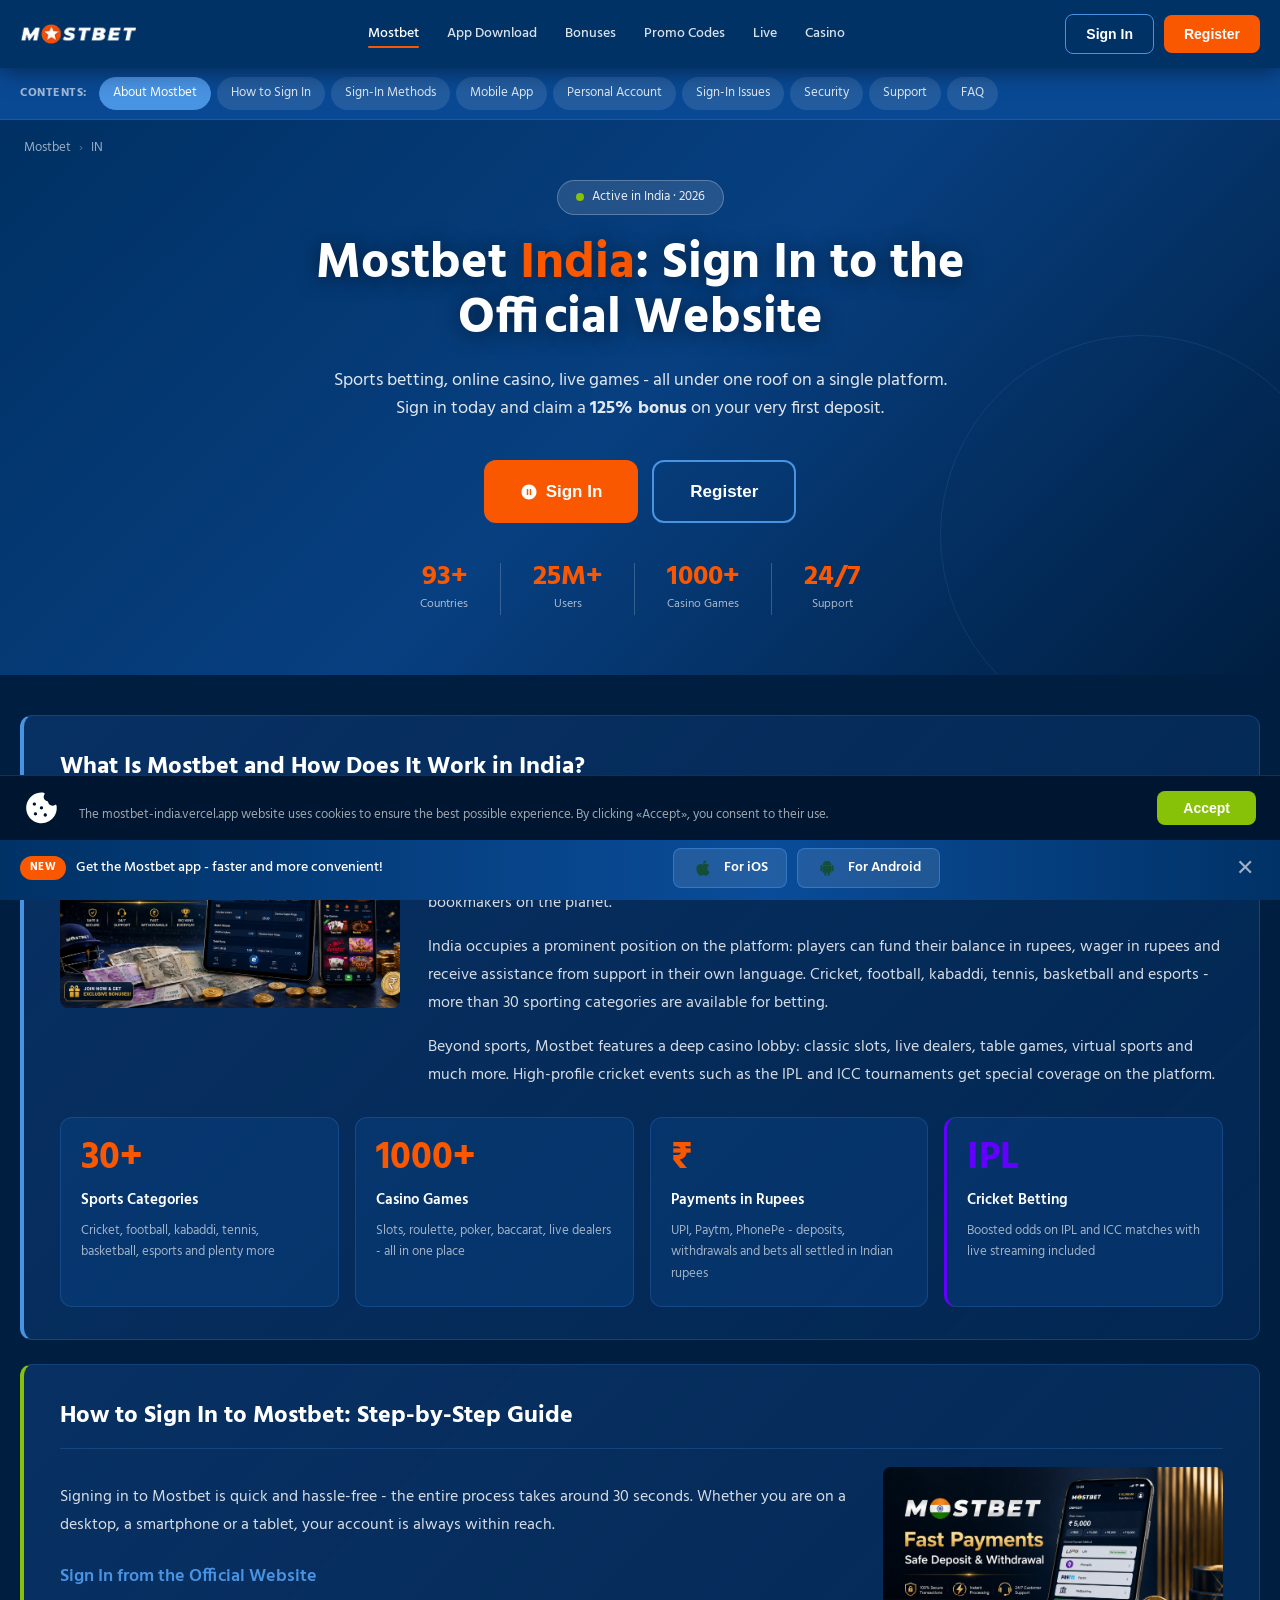
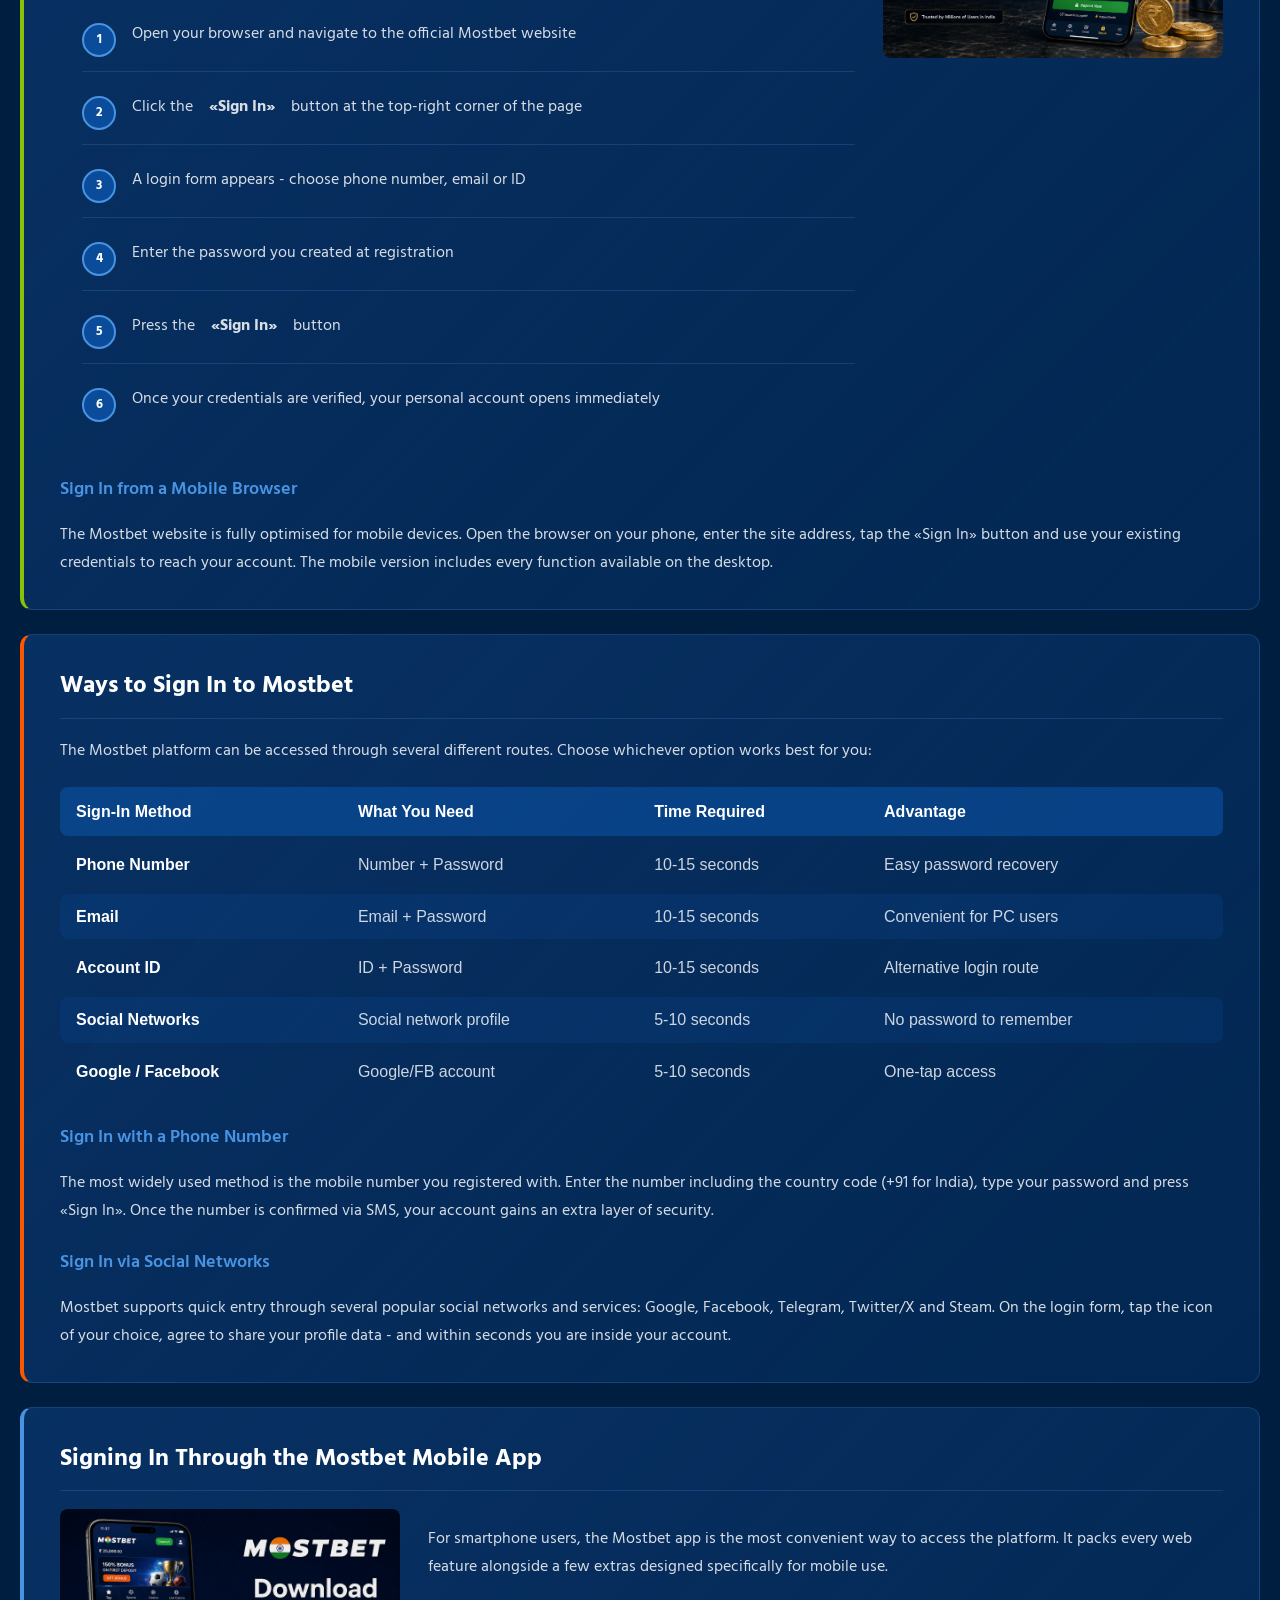
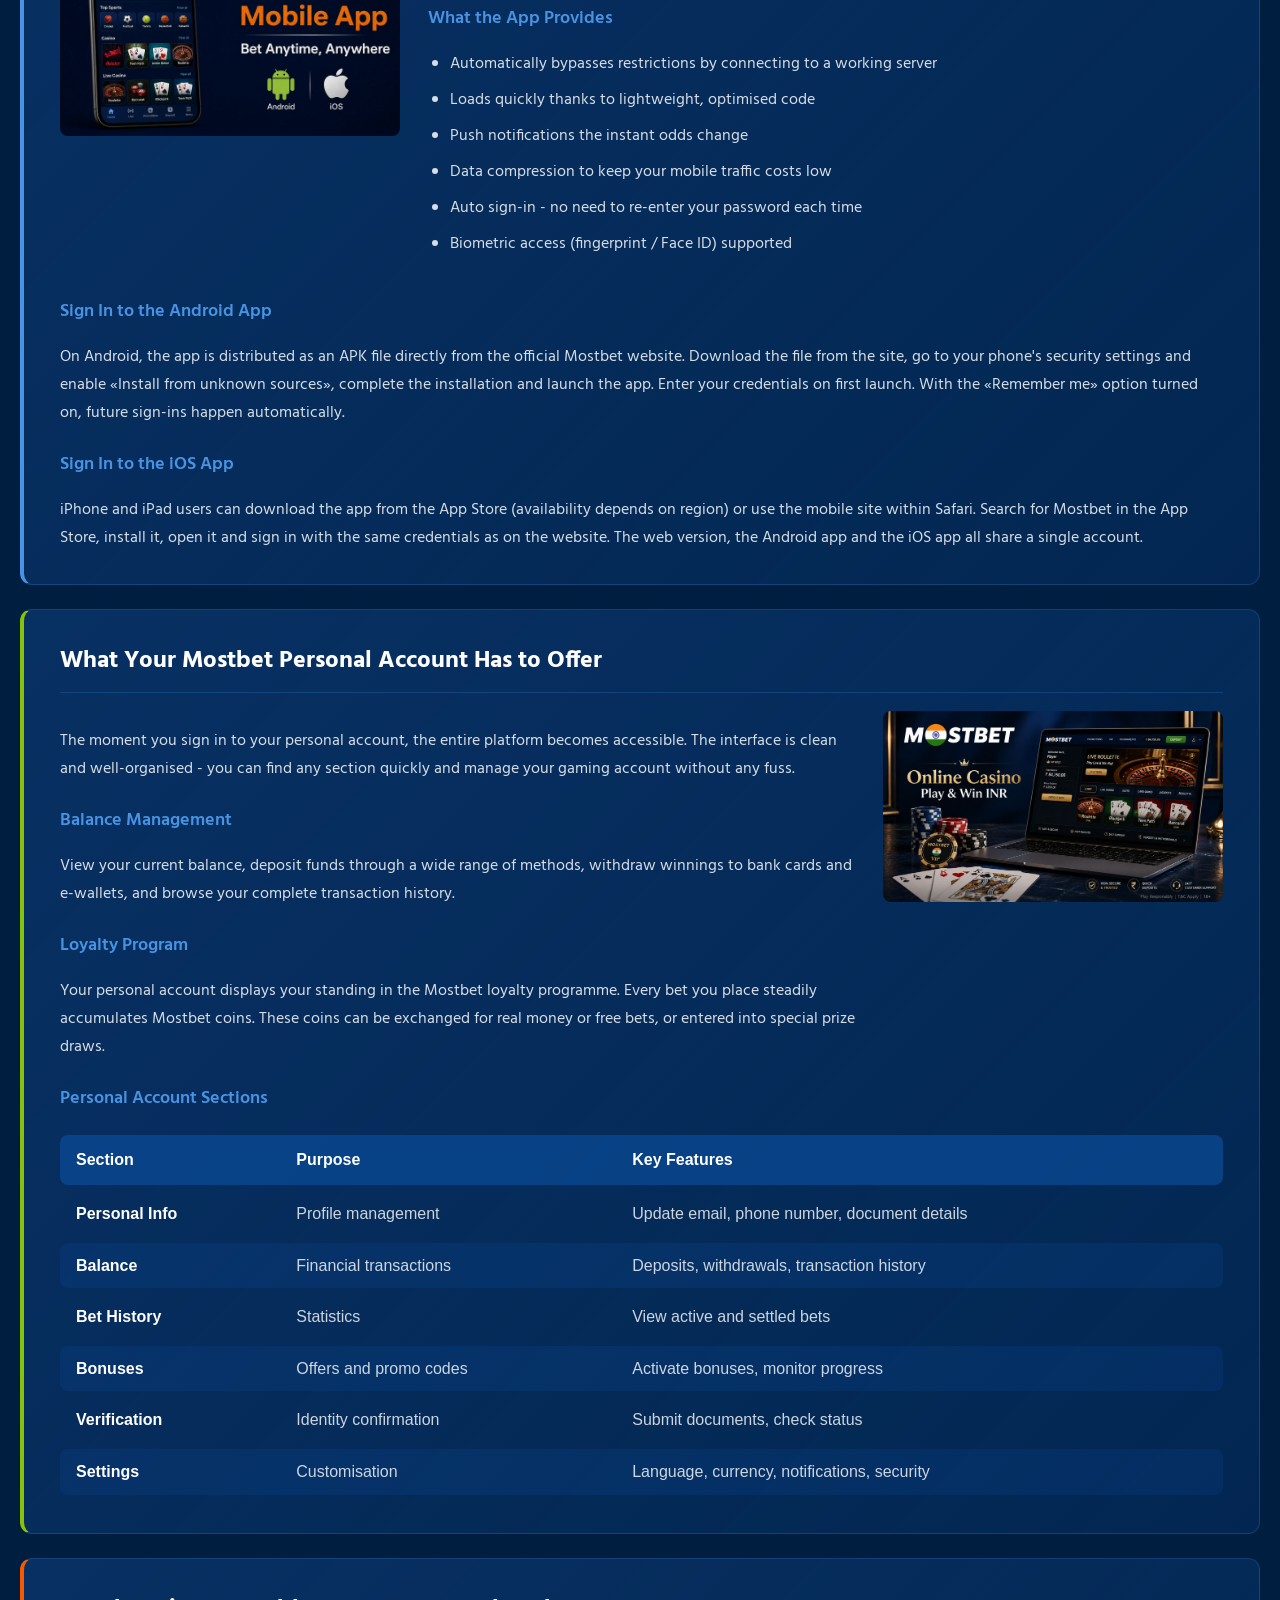
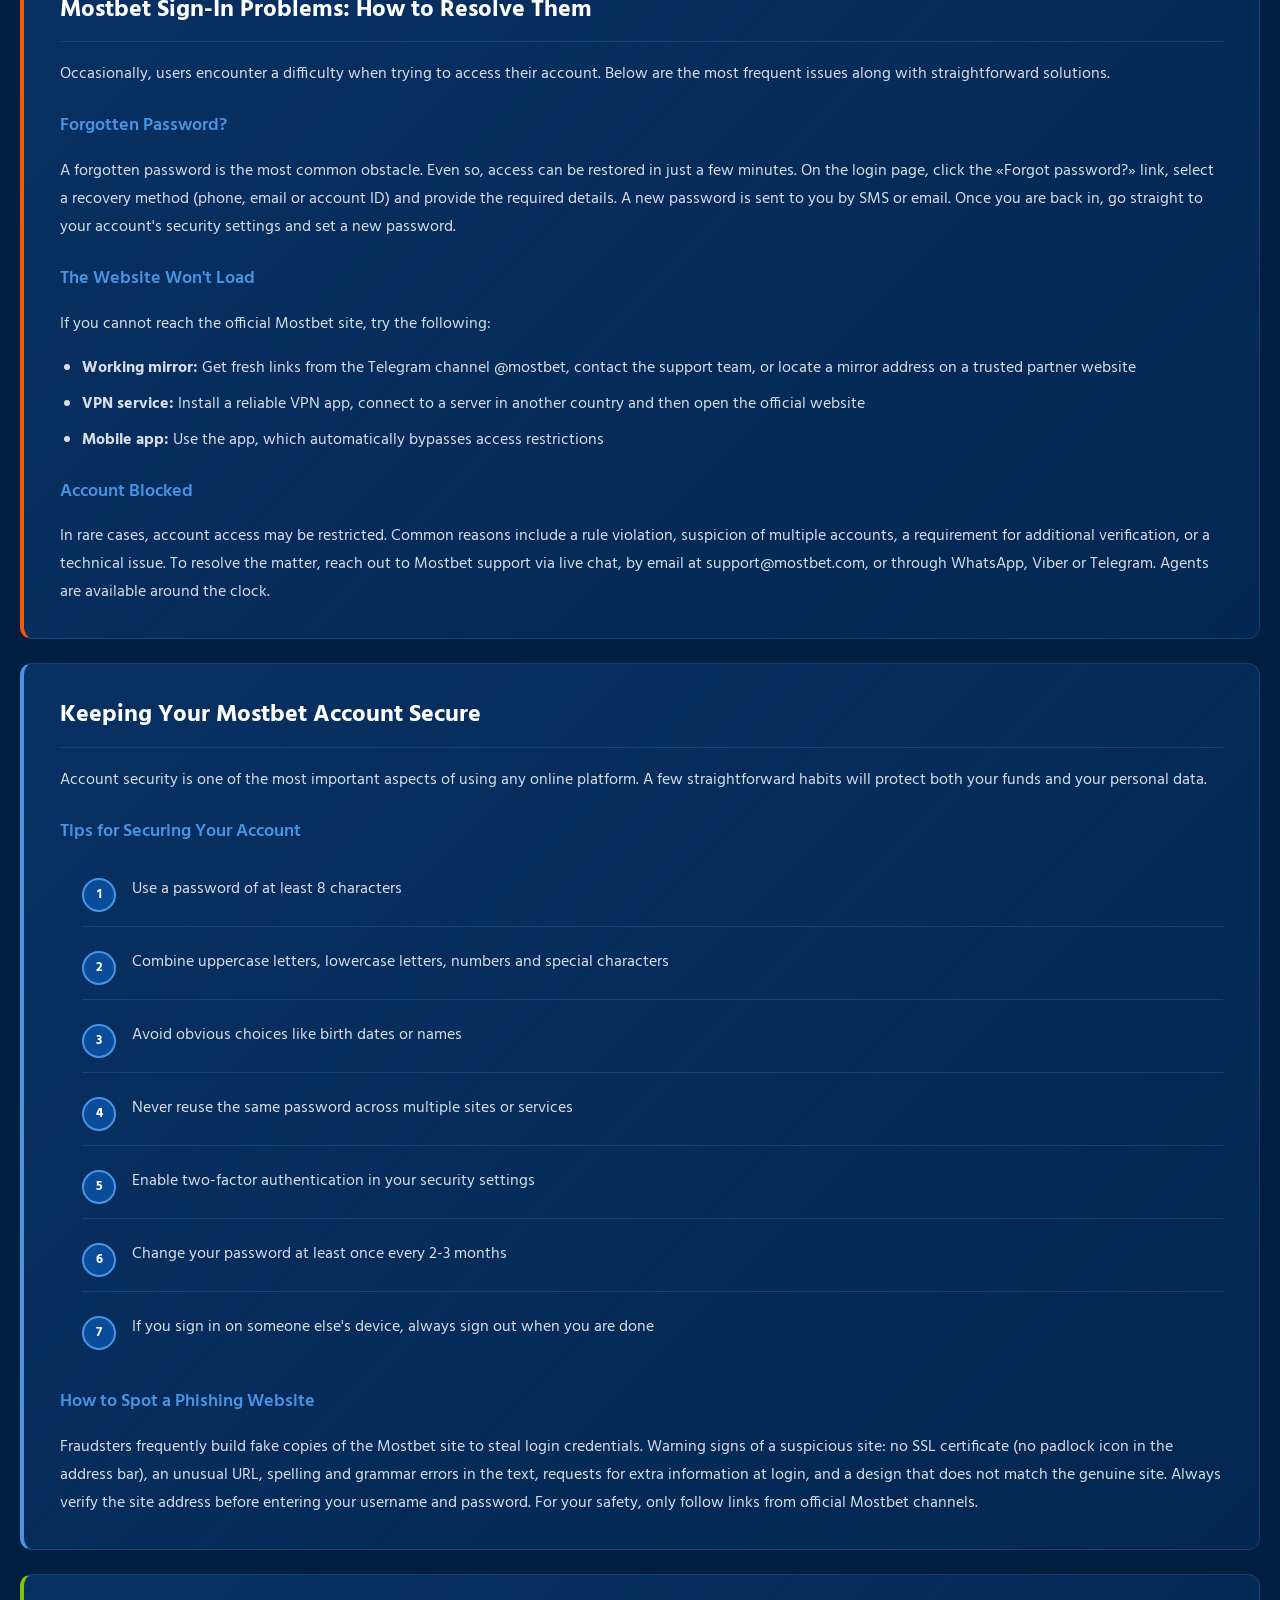
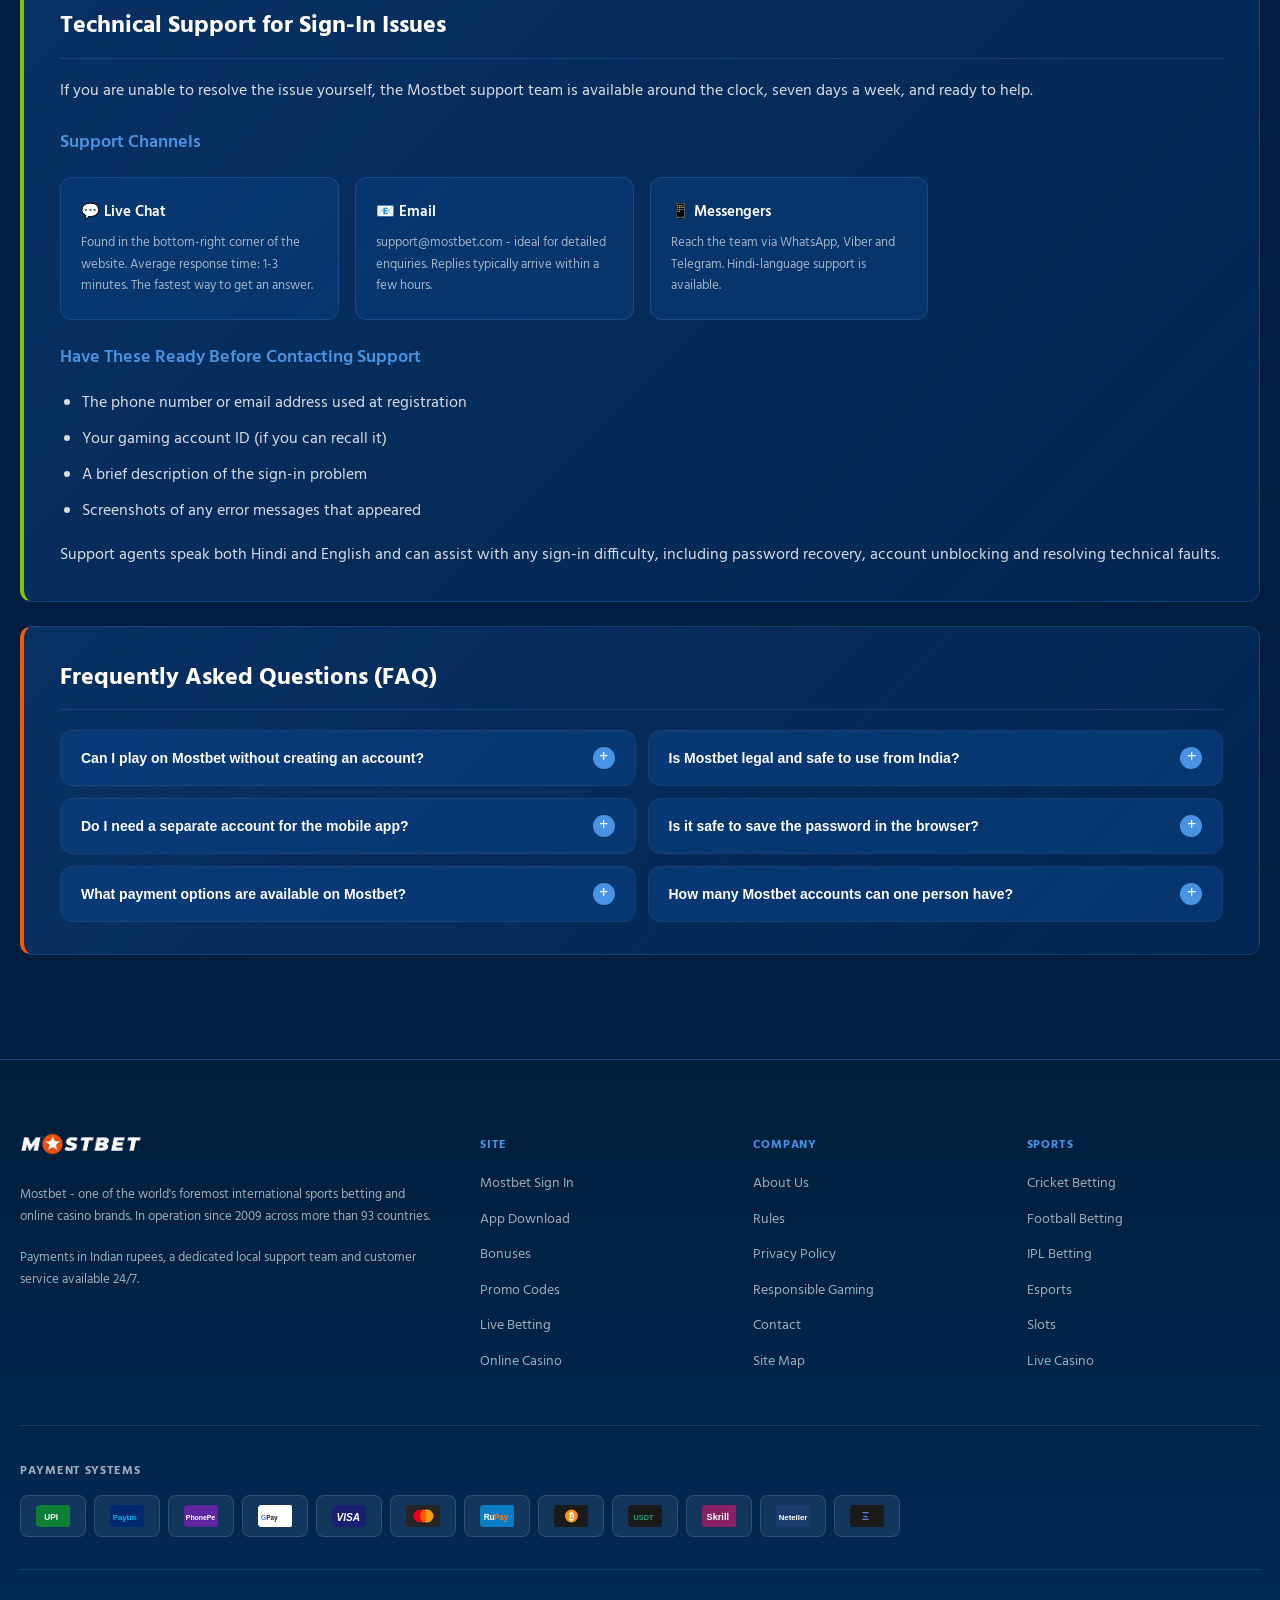
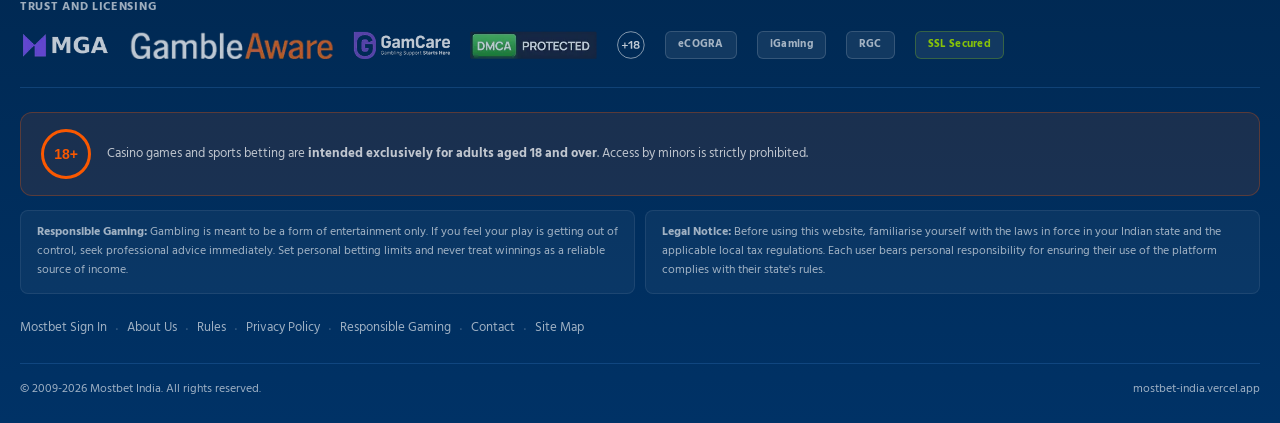
==== index.html @ 23d28059 "Add files via upload" ====
<!DOCTYPE html>
<html lang="en" class="">
<head>
  <meta http-equiv="Content-Type" content="text/html; charset=UTF-8">
  <meta http-equiv="x-ua-compatible" content="ie=edge">
  <meta name="HandheldFriendly" content="true">
  <meta name="viewport" content="width=device-width, initial-scale=1">
  <title>Mostbet India: Sign In to the Official Website 2025-2026</title>
  <meta name="title" content="Mostbet India: Sign In to the Official Website 2025-2026">
  <meta name="description" content="Mostbet India ✅ sign in via the official website, mobile app, bonuses and casino. Follow an easy step-by-step guide to access your Mostbet account 🎰">
  <meta name="keywords" content="Mostbet log in, Mostbet India, Mostbet in, Mostbet account, Mostbet registration">
  <meta name="robots" content="index, follow, max-image-preview:large, max-snippet:-1, max-video-preview:-1">
  <meta property="og:title" content="Mostbet India: Sign In to the Official Website 2025-2026">
  <meta property="og:description" content="Mostbet India ✅ sign in via the official website, mobile app, bonuses and casino. Access your Mostbet account within moments.">
  <meta property="og:type" content="website">
  <meta property="og:url" content="https://mostbet-india.vercel.app/">
  <meta property="og:image" content="images/Mostbet_logo.webp">
  <meta property="og:locale" content="en_IN">
  <meta property="twitter:card" content="summary_large_image">
  <meta property="twitter:title" content="Mostbet India: Sign In to the Official Website 2025-2026">
  <meta property="twitter:description" content="Mostbet India ✅ sign in via the official website, mobile app, bonuses and casino.">
  <link rel="canonical" href="https://mostbet-india.vercel.app/">
  <link rel="icon" type="image/png" href="https://mostbet-india.vercel.app/images/mostbet_favicon.webp" sizes="96x96">
  <link rel="apple-touch-icon" sizes="180x180" href="https://mostbet-india.vercel.app/images/mostbet_favicon.webp">
  <link rel="preconnect" href="https://fonts.googleapis.com/">
  <link rel="preconnect" href="https://fonts.gstatic.com/" crossorigin="">
  <link href="https://fonts.googleapis.com/css2?family=Hind:wght@400;500;600;700&display=swap" rel="stylesheet">
  <link href="images/css2" rel="stylesheet">
  <link rel="stylesheet" href="images/style.css">
  <style>
    body, h1, h2, h3, h4, h5, h6, p, a, li, td, th, button, input, span, div {
      font-family: 'Hind', 'Inter', system-ui, -apple-system, 'Segoe UI', Roboto, sans-serif;
    }
  </style>

  <script type="application/ld+json">
  {
    "@context": "https://schema.org",
    "@type": "Organization",
    "name": "Mostbet India",
    "url": "https://mostbet-india.vercel.app/",
    "logo": "https://mostbet-india.vercel.app/images/Mostbet_logo.webp",
    "description": "Mostbet - a worldwide sports betting and online casino brand with an established presence in India.",
    "address": {
      "@type": "PostalAddress",
      "streetAddress": "Bandra Kurla Complex",
      "addressLocality": "Mumbai",
      "postalCode": "400051",
      "addressCountry": "IN"
    },
    "contactPoint": {
      "@type": "ContactPoint",
      "contactType": "customer service",
      "availableLanguage": ["hi", "en", "bn", "ta", "te"],
      "contactOption": "TollFree"
    },
    "sameAs": []
  }
  </script>

  <script type="application/ld+json">
  {
    "@context": "https://schema.org",
    "@type": "BreadcrumbList",
    "itemListElement": [
      {
        "@type": "ListItem",
        "position": 1,
        "name": "Mostbet",
        "item": "https://mostbet-india.vercel.app/"
      },
      {
        "@type": "ListItem",
        "position": 2,
        "name": "Mostbet Sign In",
        "item": "https://mostbet-india.vercel.app/"
      }
    ]
  }
  </script>

  <script type="application/ld+json">
  {
    "@context": "https://schema.org",
    "@type": "FAQPage",
    "mainEntity": [
      {
        "@type": "Question",
        "name": "Can I play on Mostbet without creating an account?",
        "acceptedAnswer": {
          "@type": "Answer",
          "text": "No. To place bets, launch casino games or handle your funds, you need a personal profile that you sign into. Creating that profile is free and takes just a couple of minutes."
        }
      },
      {
        "@type": "Question",
        "name": "Is Mostbet legal and safe to use from India?",
        "acceptedAnswer": {
          "@type": "Answer",
          "text": "Mostbet holds a valid international gaming licence. Before signing in, please check the regulations that apply within your specific Indian state."
        }
      },
      {
        "@type": "Question",
        "name": "Do I need a separate account for the mobile app?",
        "acceptedAnswer": {
          "@type": "Answer",
          "text": "No. The same credentials you use on the website work in the app as well. Platform rules permit only one account per person across all devices."
        }
      },
      {
        "@type": "Question",
        "name": "What should I do if I am unable to sign in to Mostbet?",
        "acceptedAnswer": {
          "@type": "Answer",
          "text": "Start by checking your internet connection. If the website fails to load, enable a VPN or use a working mirror link. Forgotten your password? Hit the \"Forgot password\" option on the login screen."
        }
      },
      {
        "@type": "Question",
        "name": "What payment options are available on Mostbet?",
        "acceptedAnswer": {
          "@type": "Answer",
          "text": "Mostbet India supports UPI, Paytm, PhonePe, Google Pay, Visa, Mastercard, RuPay, bank transfers and crypto (Bitcoin, USDT, Ethereum) - virtually every popular payment channel in use today."
        }
      }
    ]
  }
  </script>
</head>
<body>

<nav class="topbar" aria-label="Main navigation">
  <div class="header-inner">

    <a class="logo" href="https://mostbet-india.vercel.app/" aria-label="Mostbet India home page">
      <img src="images/Mostbet_logo.webp" alt="Mostbet Logo" title="Mostbet India">
    </a>

    <ul class="nav-links" aria-label="Site navigation">
      <li><a href="https://mostbet-india.vercel.app/" class="nav-link-main active">Mostbet</a></li>
      <li><a href="https://mostbet-india.vercel.app/#app" class="nav-link">App Download</a></li>
      <li><a href="https://mostbet-india.vercel.app/#bonuses" class="nav-link">Bonuses</a></li>
      <li><a href="https://mostbet-india.vercel.app/#promo" class="nav-link">Promo Codes</a></li>
      <li><a href="https://mostbet-india.vercel.app/#live" class="nav-link">Live</a></li>
      <li><a href="https://mostbet-india.vercel.app/#casino" class="nav-link">Casino</a></li>
    </ul>

    <div class="header-auth">
      <a class="btn-login" href="https://mostbet-india.vercel.app/go" rel="nofollow">Sign In</a>
      <a class="btn-register" href="https://mostbet-india.vercel.app/go" rel="nofollow">Register</a>
    </div>

    <button class="burger-btn" id="burgerBtn" aria-label="Menu" aria-expanded="false">
      <span></span><span></span><span></span>
    </button>
  </div>
</nav>

<div class="mobile-menu" id="mobileMenu" aria-hidden="true">
  <ul class="nav-links">
    <li><a href="https://mostbet-india.vercel.app/" class="nav-link-main">Mostbet</a></li>
    <li><a href="https://mostbet-india.vercel.app/#app">App Download</a></li>
    <li><a href="https://mostbet-india.vercel.app/#bonuses">Bonuses</a></li>
    <li><a href="https://mostbet-india.vercel.app/#promo">Promo Codes</a></li>
    <li><a href="https://mostbet-india.vercel.app/#live">Live</a></li>
    <li><a href="https://mostbet-india.vercel.app/#casino">Casino</a></li>
  </ul>
  <div class="header-auth">
    <a class="btn-login" href="https://mostbet-india.vercel.app/go" rel="nofollow" style="display:block;text-align:center;padding:14px;font-size:16px;">Sign In</a>
    <a class="btn-register" href="https://mostbet-india.vercel.app/go" rel="nofollow" style="display:block;text-align:center;padding:14px;font-size:16px;border-radius:8px;">Register</a>
  </div>
</div>

<div class="content-nav" aria-label="Content sections">
  <div class="content-nav-inner">
    <span class="content-nav-label">Contents:</span>
    <div class="content-nav-scroll" id="contentNavScroll">
      <a href="https://mostbet-india.vercel.app/#about" class="cNavItem active">About Mostbet</a>
      <a href="https://mostbet-india.vercel.app/#how-to-login" class="cNavItem">How to Sign In</a>
      <a href="https://mostbet-india.vercel.app/#login-methods" class="cNavItem">Sign-In Methods</a>
      <a href="https://mostbet-india.vercel.app/#mobile-app" class="cNavItem">Mobile App</a>
      <a href="https://mostbet-india.vercel.app/#account" class="cNavItem">Personal Account</a>
      <a href="https://mostbet-india.vercel.app/#problems" class="cNavItem">Sign-In Issues</a>
      <a href="https://mostbet-india.vercel.app/#security" class="cNavItem">Security</a>
      <a href="https://mostbet-india.vercel.app/#support" class="cNavItem">Support</a>
      <a href="https://mostbet-india.vercel.app/#faq" class="cNavItem">FAQ</a>
    </div>
  </div>
</div>

<section class="hero" aria-label="Main banner">

  <nav class="hero-breadcrumbs" aria-label="Bread crumbs">
    <a href="https://mostbet-india.vercel.app/">Mostbet</a>
    <span class="sep">›</span>
    <span>IN</span>
  </nav>

  <div class="hero-content">
    <div class="hero-badge">
      <span class="dot"></span>
      Active in India · 2026
    </div>
    <h1>Mostbet <span class="accent">India</span>: Sign In to the Official Website</h1>
    <p class="hero-subtitle">
      Sports betting, online casino, live games - all under one roof on a single platform.<br>
      Sign in today and claim a <strong>125% bonus</strong> on your very first deposit.
    </p>
    <div class="hero-buttons">
      <a href="https://mostbet-india.vercel.app/go" class="btn btn-orange btn-lg" rel="nofollow">
        <svg width="18" height="18" fill="none" viewBox="0 0 24 24"><path d="M12 2C6.48 2 2 6.48 2 12s4.48 10 10 10 10-4.48 10-10S17.52 2 12 2zm-1 14H9V8h2v8zm4 0h-2V8h2v8z" fill="#fff"></path></svg>
        Sign In
      </a>
      <a href="https://mostbet-india.vercel.app/go" class="btn btn-outline btn-lg" rel="nofollow">
        Register
      </a>
    </div>
    <div class="hero-stats">
      <div class="hero-stat">
        <div class="stat-num">93+</div>
        <div class="stat-label">Countries</div>
      </div>
      <div class="hero-stat-divider"></div>
      <div class="hero-stat">
        <div class="stat-num">25M+</div>
        <div class="stat-label">Users</div>
      </div>
      <div class="hero-stat-divider"></div>
      <div class="hero-stat">
        <div class="stat-num">1000+</div>
        <div class="stat-label">Casino Games</div>
      </div>
      <div class="hero-stat-divider"></div>
      <div class="hero-stat">
        <div class="stat-num">24/7</div>
        <div class="stat-label">Support</div>
      </div>
    </div>
  </div>
</section>

<main class="page-body">

  <div class="content-block" style="position:relative;">
    <div class="section-anchor" id="about"></div>
    <h2>What Is Mostbet and How Does It Work in India?</h2>
    <div class="snippet-left">
      <div class="simg">
        <img class="image" src="images/mostbett.webp" alt="Mostbet India platform" title="Mostbet - sports betting and casino in India">
      </div>
      <div class="stxt">
        <p>Mostbet is a worldwide sports betting and online casino brand that launched in 2009. Today it serves players in more than 93 countries and counts over twenty-five million registered members, making it one of the largest bookmakers on the planet.</p>
        <p>India occupies a prominent position on the platform: players can fund their balance in rupees, wager in rupees and receive assistance from support in their own language. Cricket, football, kabaddi, tennis, basketball and esports - more than 30 sporting categories are available for betting.</p>
        <p>Beyond sports, Mostbet features a deep casino lobby: classic slots, live dealers, table games, virtual sports and much more. High-profile cricket events such as the IPL and ICC tournaments get special coverage on the platform.</p>
      </div>
    </div>
    <div class="info-cards" style="margin-top:28px;">
      <div class="info-card">
        <div class="ic-num">30+</div>
        <div class="ic-title">Sports Categories</div>
        <p class="ic-desc">Cricket, football, kabaddi, tennis, basketball, esports and plenty more</p>
      </div>
      <div class="info-card">
        <div class="ic-num">1000+</div>
        <div class="ic-title">Casino Games</div>
        <p class="ic-desc">Slots, roulette, poker, baccarat, live dealers - all in one place</p>
      </div>
      <div class="info-card">
        <div class="ic-num">₹</div>
        <div class="ic-title">Payments in Rupees</div>
        <p class="ic-desc">UPI, Paytm, PhonePe - deposits, withdrawals and bets all settled in Indian rupees</p>
      </div>
      <div class="info-card" style="border-left:3px solid #6100ff;">
        <div class="ic-num" style="color:#6100ff;">IPL</div>
        <div class="ic-title">Cricket Betting</div>
        <p class="ic-desc">Boosted odds on IPL and ICC matches with live streaming included</p>
      </div>
    </div>
  </div>

  <div class="content-block" style="position:relative;">
    <div class="section-anchor" id="how-to-login"></div>
    <h2>How to Sign In to Mostbet: Step-by-Step Guide</h2>
    <div class="snippet-right">
      <div class="simg">
        <img class="image" src="images/Мостбет info.webp" alt="Mostbet sign in form" title="How to sign in to Mostbet">
      </div>
      <div class="stxt">
        <p>Signing in to Mostbet is quick and hassle-free - the entire process takes around 30 seconds. Whether you are on a desktop, a smartphone or a tablet, your account is always within reach.</p>
        <h3>Sign In from the Official Website</h3>
        <ol class="steps-list">
          <li>Open your browser and navigate to the official Mostbet website</li>
          <li>Click the <strong>«Sign In»</strong> button at the top-right corner of the page</li>
          <li>A login form appears - choose phone number, email or ID</li>
          <li>Enter the password you created at registration</li>
          <li>Press the <strong>«Sign In»</strong> button</li>
          <li>Once your credentials are verified, your personal account opens immediately</li>
        </ol>
      </div>
    </div>

    <h3>Sign In from a Mobile Browser</h3>
    <p>The Mostbet website is fully optimised for mobile devices. Open the browser on your phone, enter the site address, tap the «Sign In» button and use your existing credentials to reach your account. The mobile version includes every function available on the desktop.</p>
  </div>

  <div class="content-block" style="position:relative;">
    <div class="section-anchor" id="login-methods"></div>
    <h2>Ways to Sign In to Mostbet</h2>
    <p>The Mostbet platform can be accessed through several different routes. Choose whichever option works best for you:</p>
    <div class="table-responsive">
      <table>
        <thead>
          <tr>
            <td>Sign-In Method</td>
            <td>What You Need</td>
            <td>Time Required</td>
            <td>Advantage</td>
          </tr>
        </thead>
        <tbody>
          <tr>
            <td>Phone Number</td>
            <td>Number + Password</td>
            <td>10-15 seconds</td>
            <td>Easy password recovery</td>
          </tr>
          <tr>
            <td>Email</td>
            <td>Email + Password</td>
            <td>10-15 seconds</td>
            <td>Convenient for PC users</td>
          </tr>
          <tr>
            <td>Account ID</td>
            <td>ID + Password</td>
            <td>10-15 seconds</td>
            <td>Alternative login route</td>
          </tr>
          <tr>
            <td>Social Networks</td>
            <td>Social network profile</td>
            <td>5-10 seconds</td>
            <td>No password to remember</td>
          </tr>
          <tr>
            <td>Google / Facebook</td>
            <td>Google/FB account</td>
            <td>5-10 seconds</td>
            <td>One-tap access</td>
          </tr>
        </tbody>
      </table>
    </div>

    <h3>Sign In with a Phone Number</h3>
    <p>The most widely used method is the mobile number you registered with. Enter the number including the country code (+91 for India), type your password and press «Sign In». Once the number is confirmed via SMS, your account gains an extra layer of security.</p>

    <h3>Sign In via Social Networks</h3>
    <p>Mostbet supports quick entry through several popular social networks and services: Google, Facebook, Telegram, Twitter/X and Steam. On the login form, tap the icon of your choice, agree to share your profile data - and within seconds you are inside your account.</p>
  </div>

  <div class="content-block" style="position:relative;">
    <div class="section-anchor" id="mobile-app"></div>
    <h2>Signing In Through the Mostbet Mobile App</h2>
    <div class="snippet-left">
      <div class="simg">
        <img class="image" src="images/Mostbet license.webp" alt="Mostbet mobile app" title="Mostbet Android and iOS app">
      </div>
      <div class="stxt">
        <p>For smartphone users, the Mostbet app is the most convenient way to access the platform. It packs every web feature alongside a few extras designed specifically for mobile use.</p>
        <h3>What the App Provides</h3>
        <ul>
          <li>Automatically bypasses restrictions by connecting to a working server</li>
          <li>Loads quickly thanks to lightweight, optimised code</li>
          <li>Push notifications the instant odds change</li>
          <li>Data compression to keep your mobile traffic costs low</li>
          <li>Auto sign-in - no need to re-enter your password each time</li>
          <li>Biometric access (fingerprint / Face ID) supported</li>
        </ul>
      </div>
    </div>

    <h3>Sign In to the Android App</h3>
    <p>On Android, the app is distributed as an APK file directly from the official Mostbet website. Download the file from the site, go to your phone's security settings and enable «Install from unknown sources», complete the installation and launch the app. Enter your credentials on first launch. With the «Remember me» option turned on, future sign-ins happen automatically.</p>

    <h3>Sign In to the iOS App</h3>
    <p>iPhone and iPad users can download the app from the App Store (availability depends on region) or use the mobile site within Safari. Search for Mostbet in the App Store, install it, open it and sign in with the same credentials as on the website. The web version, the Android app and the iOS app all share a single account.</p>
  </div>

  <div class="content-block" style="position:relative;">
    <div class="section-anchor" id="account"></div>
    <h2>What Your Mostbet Personal Account Has to Offer</h2>
    <div class="snippet-right">
      <div class="simg">
        <img class="image" src="images/Mostbet official.webp" alt="Mostbet personal account" title="Mostbet personal account features">
      </div>
      <div class="stxt">
        <p>The moment you sign in to your personal account, the entire platform becomes accessible. The interface is clean and well-organised - you can find any section quickly and manage your gaming account without any fuss.</p>
        <h3>Balance Management</h3>
        <p>View your current balance, deposit funds through a wide range of methods, withdraw winnings to bank cards and e-wallets, and browse your complete transaction history.</p>
        <h3>Loyalty Program</h3>
        <p>Your personal account displays your standing in the Mostbet loyalty programme. Every bet you place steadily accumulates Mostbet coins. These coins can be exchanged for real money or free bets, or entered into special prize draws.</p>
      </div>
    </div>

    <h3>Personal Account Sections</h3>
    <div class="table-responsive">
      <table>
        <thead>
          <tr>
            <td>Section</td>
            <td>Purpose</td>
            <td>Key Features</td>
          </tr>
        </thead>
        <tbody>
          <tr>
            <td>Personal Info</td>
            <td>Profile management</td>
            <td>Update email, phone number, document details</td>
          </tr>
          <tr>
            <td>Balance</td>
            <td>Financial transactions</td>
            <td>Deposits, withdrawals, transaction history</td>
          </tr>
          <tr>
            <td>Bet History</td>
            <td>Statistics</td>
            <td>View active and settled bets</td>
          </tr>
          <tr>
            <td>Bonuses</td>
            <td>Offers and promo codes</td>
            <td>Activate bonuses, monitor progress</td>
          </tr>
          <tr>
            <td>Verification</td>
            <td>Identity confirmation</td>
            <td>Submit documents, check status</td>
          </tr>
          <tr>
            <td>Settings</td>
            <td>Customisation</td>
            <td>Language, currency, notifications, security</td>
          </tr>
        </tbody>
      </table>
    </div>
  </div>

  <div class="content-block" style="position:relative;">
    <div class="section-anchor" id="problems"></div>
    <h2>Mostbet Sign-In Problems: How to Resolve Them</h2>
    <p>Occasionally, users encounter a difficulty when trying to access their account. Below are the most frequent issues along with straightforward solutions.</p>

    <h3>Forgotten Password?</h3>
    <p>A forgotten password is the most common obstacle. Even so, access can be restored in just a few minutes. On the login page, click the «Forgot password?» link, select a recovery method (phone, email or account ID) and provide the required details. A new password is sent to you by SMS or email. Once you are back in, go straight to your account's security settings and set a new password.</p>

    <h3>The Website Won't Load</h3>
    <p>If you cannot reach the official Mostbet site, try the following:</p>
    <ul>
      <li><strong>Working mirror:</strong> Get fresh links from the Telegram channel @mostbet, contact the support team, or locate a mirror address on a trusted partner website</li>
      <li><strong>VPN service:</strong> Install a reliable VPN app, connect to a server in another country and then open the official website</li>
      <li><strong>Mobile app:</strong> Use the app, which automatically bypasses access restrictions</li>
    </ul>

    <h3>Account Blocked</h3>
    <p>In rare cases, account access may be restricted. Common reasons include a rule violation, suspicion of multiple accounts, a requirement for additional verification, or a technical issue. To resolve the matter, reach out to Mostbet support via live chat, by email at support@mostbet.com, or through WhatsApp, Viber or Telegram. Agents are available around the clock.</p>
  </div>

  <div class="content-block" style="position:relative;">
    <div class="section-anchor" id="security"></div>
    <h2>Keeping Your Mostbet Account Secure</h2>
    <p>Account security is one of the most important aspects of using any online platform. A few straightforward habits will protect both your funds and your personal data.</p>

    <h3>Tips for Securing Your Account</h3>
    <ol class="steps-list">
      <li>Use a password of at least 8 characters</li>
      <li>Combine uppercase letters, lowercase letters, numbers and special characters</li>
      <li>Avoid obvious choices like birth dates or names</li>
      <li>Never reuse the same password across multiple sites or services</li>
      <li>Enable two-factor authentication in your security settings</li>
      <li>Change your password at least once every 2-3 months</li>
      <li>If you sign in on someone else's device, always sign out when you are done</li>
    </ol>

    <h3>How to Spot a Phishing Website</h3>
    <p>Fraudsters frequently build fake copies of the Mostbet site to steal login credentials. Warning signs of a suspicious site: no SSL certificate (no padlock icon in the address bar), an unusual URL, spelling and grammar errors in the text, requests for extra information at login, and a design that does not match the genuine site. Always verify the site address before entering your username and password. For your safety, only follow links from official Mostbet channels.</p>
  </div>

  <div class="content-block" style="position:relative;">
    <div class="section-anchor" id="support"></div>
    <h2>Technical Support for Sign-In Issues</h2>
    <p>If you are unable to resolve the issue yourself, the Mostbet support team is available around the clock, seven days a week, and ready to help.</p>

    <h3>Support Channels</h3>
    <div class="info-cards">
      <div class="info-card">
        <div class="ic-title">💬 Live Chat</div>
        <p class="ic-desc">Found in the bottom-right corner of the website. Average response time: 1-3 minutes. The fastest way to get an answer.</p>
      </div>
      <div class="info-card">
        <div class="ic-title">📧 Email</div>
        <p class="ic-desc">support@mostbet.com - ideal for detailed enquiries. Replies typically arrive within a few hours.</p>
      </div>
      <div class="info-card">
        <div class="ic-title">📱 Messengers</div>
        <p class="ic-desc">Reach the team via WhatsApp, Viber and Telegram. Hindi-language support is available.</p>
      </div>
    </div>

    <h3>Have These Ready Before Contacting Support</h3>
    <ul>
      <li>The phone number or email address used at registration</li>
      <li>Your gaming account ID (if you can recall it)</li>
      <li>A brief description of the sign-in problem</li>
      <li>Screenshots of any error messages that appeared</li>
    </ul>
    <p>Support agents speak both Hindi and English and can assist with any sign-in difficulty, including password recovery, account unblocking and resolving technical faults.</p>
  </div>

  <div class="content-block" style="position:relative;">
    <div class="section-anchor" id="faq"></div>
    <h2>Frequently Asked Questions (FAQ)</h2>
    <div class="faq-grid">
      <div class="faq-item">
        <button class="faq-question" aria-expanded="false">
          Can I play on Mostbet without creating an account?
          <span class="faq-icon">+</span>
        </button>
        <div class="faq-answer">
          <p>No. Placing bets, launching casino games and managing your funds all require a personal profile that you sign into. Creating that profile is completely free.</p>
        </div>
      </div>
      <div class="faq-item">
        <button class="faq-question" aria-expanded="false">
          Is Mostbet legal and safe to use from India?
          <span class="faq-icon">+</span>
        </button>
        <div class="faq-answer">
          <p>Mostbet operates under a valid international gaming licence. Please check the regulations currently in force in your Indian state before using the platform.</p>
        </div>
      </div>
      <div class="faq-item">
        <button class="faq-question" aria-expanded="false">
          Do I need a separate account for the mobile app?
          <span class="faq-icon">+</span>
        </button>
        <div class="faq-answer">
          <p>No. Sign in with the same credentials you use on the website. Having more than one account violates the platform rules and may result in all accounts being blocked.</p>
        </div>
      </div>
      <div class="faq-item">
        <button class="faq-question" aria-expanded="false">
          Is it safe to save the password in the browser?
          <span class="faq-icon">+</span>
        </button>
        <div class="faq-answer">
          <p>On your own personal device it is perfectly convenient. However, avoid saving credentials on a shared or public computer - always sign out once you are finished.</p>
        </div>
      </div>
      <div class="faq-item">
        <button class="faq-question" aria-expanded="false">
          What payment options are available on Mostbet?
          <span class="faq-icon">+</span>
        </button>
        <div class="faq-answer">
          <p>Payments are supported via UPI, Paytm, PhonePe, Google Pay, Visa, Mastercard, RuPay, bank transfers, Bitcoin, USDT, Ethereum, Skrill, Neteller and other e-wallets. All transactions are processed in Indian rupees.</p>
        </div>
      </div>
      <div class="faq-item">
        <button class="faq-question" aria-expanded="false">
          How many Mostbet accounts can one person have?
          <span class="faq-icon">+</span>
        </button>
        <div class="faq-answer">
          <p>Mostbet's terms allow only one account per user. Registering multiple accounts may lead to all of them being permanently blocked.</p>
        </div>
      </div>
    </div>
  </div>

</main>

<footer class="footer">
  <div class="footer-inner">

    <div class="footer-top">
      <div class="footer-brand">
        <img class="footer-logo" src="images/Mostbet_logo.webp" alt="Mostbet Logo" title="Mostbet India">
        <p>Mostbet - one of the world's foremost international sports betting and online casino brands. In operation since 2009 across more than 93 countries.</p>
        <p>Payments in Indian rupees, a dedicated local support team and customer service available 24/7.</p>
      </div>
      <div class="footer-col">
        <h4>Site</h4>
        <ul>
          <li><a href="https://mostbet-india.vercel.app/">Mostbet Sign In</a></li>
          <li><a href="https://mostbet-india.vercel.app/#app">App Download</a></li>
          <li><a href="https://mostbet-india.vercel.app/#bonuses">Bonuses</a></li>
          <li><a href="https://mostbet-india.vercel.app/#promo">Promo Codes</a></li>
          <li><a href="https://mostbet-india.vercel.app/#live">Live Betting</a></li>
          <li><a href="https://mostbet-india.vercel.app/#casino">Online Casino</a></li>
        </ul>
      </div>
      <div class="footer-col">
        <h4>Company</h4>
        <ul>
          <li><a href="https://mostbet-india.vercel.app/#about-us">About Us</a></li>
          <li><a href="https://mostbet-india.vercel.app/#rules">Rules</a></li>
          <li><a href="https://mostbet-india.vercel.app/#privacy">Privacy Policy</a></li>
          <li><a href="https://mostbet-india.vercel.app/#responsible">Responsible Gaming</a></li>
          <li><a href="https://mostbet-india.vercel.app/#contact">Contact</a></li>
          <li><a href="https://mostbet-india.vercel.app/sitemap.xml">Site Map</a></li>
        </ul>
      </div>
      <div class="footer-col">
        <h4>Sports</h4>
        <ul>
          <li><a href="https://mostbet-india.vercel.app/#cricket">Cricket Betting</a></li>
          <li><a href="https://mostbet-india.vercel.app/#football">Football Betting</a></li>
          <li><a href="https://mostbet-india.vercel.app/#ipl">IPL Betting</a></li>
          <li><a href="https://mostbet-india.vercel.app/#esports">Esports</a></li>
          <li><a href="https://mostbet-india.vercel.app/#slots">Slots</a></li>
          <li><a href="https://mostbet-india.vercel.app/#live-casino">Live Casino</a></li>
        </ul>
      </div>
    </div>

    <div class="footer-payments">
      <div class="footer-section-title">Payment Systems</div>
      <div class="payments-list">
        <div class="pay-badge" title="UPI">
          <svg viewBox="0 0 38 24" xmlns="http://www.w3.org/2000/svg">
            <rect width="38" height="24" rx="4" fill="#0E7E36"></rect>
            <text x="9" y="16" font-family="Arial,sans-serif" font-size="9" font-weight="700" fill="#FFFFFF">UPI</text>
          </svg>
        </div>
        <div class="pay-badge" title="Paytm">
          <svg viewBox="0 0 38 24" xmlns="http://www.w3.org/2000/svg">
            <rect width="38" height="24" rx="4" fill="#002970"></rect>
            <text x="3" y="16" font-family="Arial,sans-serif" font-size="8.5" font-weight="700" fill="#00BAF2">Paytm</text>
          </svg>
        </div>
        <div class="pay-badge" title="PhonePe">
          <svg viewBox="0 0 38 24" xmlns="http://www.w3.org/2000/svg">
            <rect width="38" height="24" rx="4" fill="#5F259F"></rect>
            <text x="2" y="16" font-family="Arial,sans-serif" font-size="7.5" font-weight="700" fill="#FFFFFF">PhonePe</text>
          </svg>
        </div>
        <div class="pay-badge" title="Google Pay">
          <svg viewBox="0 0 38 24" xmlns="http://www.w3.org/2000/svg">
            <rect width="38" height="24" rx="4" fill="#FFFFFF"></rect>
            <text x="3" y="16" font-family="Arial,sans-serif" font-size="7.5" font-weight="700" fill="#4285F4">G</text>
            <text x="9" y="16" font-family="Arial,sans-serif" font-size="7" font-weight="700" fill="#202124">Pay</text>
          </svg>
        </div>
        <div class="pay-badge" title="Visa">
          <svg viewBox="0 0 38 24" xmlns="http://www.w3.org/2000/svg">
            <rect width="38" height="24" rx="4" fill="#1A1F71"></rect>
            <text x="5" y="17" font-family="Arial,sans-serif" font-size="11" font-weight="700" fill="#FFFFFF" font-style="italic">VISA</text>
          </svg>
        </div>
        <div class="pay-badge" title="Mastercard">
          <svg viewBox="0 0 38 24" xmlns="http://www.w3.org/2000/svg">
            <rect width="38" height="24" rx="4" fill="#252525"></rect>
            <circle cx="15" cy="12" r="7" fill="#EB001B"></circle>
            <circle cx="23" cy="12" r="7" fill="#F79E1B"></circle>
            <ellipse cx="19" cy="12" rx="3.5" ry="7" fill="#FF5F00"></ellipse>
          </svg>
        </div>
        <div class="pay-badge" title="RuPay">
          <svg viewBox="0 0 38 24" xmlns="http://www.w3.org/2000/svg">
            <rect width="38" height="24" rx="4" fill="#097DC6"></rect>
            <text x="4" y="16" font-family="Arial,sans-serif" font-size="9" font-weight="700" fill="#FFFFFF">Ru</text>
            <text x="15" y="16" font-family="Arial,sans-serif" font-size="9" font-weight="700" fill="#F47B20">Pay</text>
          </svg>
        </div>
        <div class="pay-badge" title="Bitcoin">
          <svg viewBox="0 0 38 24" xmlns="http://www.w3.org/2000/svg">
            <rect width="38" height="24" rx="4" fill="#1a1a1a"></rect>
            <circle cx="19" cy="12" r="7" fill="#F7931A"></circle>
            <text x="16" y="16" font-family="Arial,sans-serif" font-size="11" font-weight="700" fill="#fff">₿</text>
          </svg>
        </div>
        <div class="pay-badge" title="USDT Tether">
          <svg viewBox="0 0 38 24" xmlns="http://www.w3.org/2000/svg">
            <rect width="38" height="24" rx="4" fill="#1a1a1a"></rect>
            <text x="6" y="16" font-family="Arial,sans-serif" font-size="8" font-weight="700" fill="#26A17B">USDT</text>
          </svg>
        </div>
        <div class="pay-badge" title="Skrill">
          <svg viewBox="0 0 38 24" xmlns="http://www.w3.org/2000/svg">
            <rect width="38" height="24" rx="4" fill="#862165"></rect>
            <text x="5" y="16" font-family="Arial,sans-serif" font-size="10" font-weight="700" fill="#fff">Skrill</text>
          </svg>
        </div>
        <div class="pay-badge" title="Neteller">
          <svg viewBox="0 0 38 24" xmlns="http://www.w3.org/2000/svg">
            <rect width="38" height="24" rx="4" fill="#1B3D6E"></rect>
            <text x="3" y="16" font-family="Arial,sans-serif" font-size="8.5" font-weight="700" fill="#fff">Neteller</text>
          </svg>
        </div>
        <div class="pay-badge" title="Ethereum">
          <svg viewBox="0 0 38 24" xmlns="http://www.w3.org/2000/svg">
            <rect width="38" height="24" rx="4" fill="#1a1a1a"></rect>
            <text x="13" y="16" font-family="Arial,sans-serif" font-size="12" font-weight="700" fill="#627EEA">Ξ</text>
          </svg>
        </div>
      </div>
    </div>

    <div class="footer-trust">
      <div class="footer-section-title" style="margin-bottom:14px;">Trust and Licensing</div>
      <div class="trust-row">
        <img src="images/mga.webp" alt="MGA License" title="Malta Gaming Authority">
        <img src="images/gamble-aware.webp" alt="GambleAware" title="GambleAware">
        <img src="images/gamcare.webp" alt="GamCare" title="GamCare">
        <img src="images/dmca.webp" alt="DMCA Protected" title="DMCA Protected">
        <img src="images/18.svg" alt="18+" title="18+ adults only">
        <span class="trust-text-badge">eCOGRA</span>
        <span class="trust-text-badge">iGaming</span>
        <span class="trust-text-badge">RGC</span>
        <span class="trust-text-badge" style="color:#87c209;border-color:rgba(135,194,9,0.3);">SSL Secured</span>
      </div>
    </div>

    <div class="footer-legal">
      <div class="age-warning">
        <div class="age-badge">18+</div>
        <p>Casino games and sports betting are <strong>intended exclusively for adults aged 18 and over</strong>. Access by minors is strictly prohibited.</p>
      </div>
      <div class="legal-notes">
        <div class="legal-note">
          <p>
            <strong>Responsible Gaming:</strong> Gambling is meant to be a form of entertainment only. If you feel your play is getting out of control, seek professional advice immediately. Set personal betting limits and never treat winnings as a reliable source of income.
          </p>
        </div>
        <div class="legal-note">
          <p>
            <strong>Legal Notice:</strong> Before using this website, familiarise yourself with the laws in force in your Indian state and the applicable local tax regulations. Each user bears personal responsibility for ensuring their use of the platform complies with their state's rules.
          </p>
        </div>
      </div>
    </div>

    <div class="footer-links-row">
      <a href="https://mostbet-india.vercel.app/">Mostbet Sign In</a>
      <span class="sep">·</span>
      <a href="https://mostbet-india.vercel.app/#about-us">About Us</a>
      <span class="sep">·</span>
      <a href="https://mostbet-india.vercel.app/#rules">Rules</a>
      <span class="sep">·</span>
      <a href="https://mostbet-india.vercel.app/#privacy">Privacy Policy</a>
      <span class="sep">·</span>
      <a href="https://mostbet-india.vercel.app/#responsible">Responsible Gaming</a>
      <span class="sep">·</span>
      <a href="https://mostbet-india.vercel.app/#contact">Contact</a>
      <span class="sep">·</span>
      <a href="https://mostbet-india.vercel.app/sitemap.xml">Site Map</a>
    </div>

    <div class="footer-copyright">
      <span>© 2009-2026 Mostbet India. All rights reserved.</span>
      <span>mostbet-india.vercel.app</span>
    </div>

  </div>
</footer>

<div class="app-catfish" id="appCatfish">
  <div class="catfish-bar">
    <div class="catfish-left">
      <span class="app-badge">New</span>
      <span>Get the Mostbet app - faster and more convenient!</span>
    </div>
    <div class="catfish-btns">
      <a href="https://mostbet-india.vercel.app/go" class="catfish-dl-btn ios-btn" rel="nofollow" aria-label="Download Mostbet for iOS">
        <img src="images/ios.svg" alt="iOS" title="App Store">
        <span>For iOS</span>
      </a>
      <a href="https://mostbet-india.vercel.app/go" class="catfish-dl-btn android-btn" rel="nofollow" aria-label="Download Mostbet for Android">
        <img src="images/android.svg" alt="Android" title="Android APK">
        <span>For Android</span>
      </a>
    </div>
    <button class="catfish-close" id="catfishClose" aria-label="Close">✕</button>
  </div>
</div>

<div class="cookie-bar visible" id="cookieBar" role="alert" aria-live="polite">
  <img src="images/cookies.svg" alt="Cookie" style="height:36px;width:auto;flex-shrink:0;" loading="lazy">
  <p class="cookie-text">The mostbet-india.vercel.app website uses cookies to ensure the best possible experience. By clicking «Accept», you consent to their use.</p>
  <button class="cookie-btn" id="cookieAccept">Accept</button>
</div>

<script src="images/lazyload.min.js" defer=""></script>
<script>
  document.addEventListener('DOMContentLoaded', function () {
    if (typeof LazyLoad !== 'undefined') {
      new LazyLoad({ elements_selector: '.lazy, .image' });
    }
  });

  var burgerBtn = document.getElementById('burgerBtn');
  var mobileMenu = document.getElementById('mobileMenu');
  if (burgerBtn && mobileMenu) {
    burgerBtn.addEventListener('click', function () {
      var isOpen = mobileMenu.classList.toggle('open');
      burgerBtn.classList.toggle('open', isOpen);
      burgerBtn.setAttribute('aria-expanded', isOpen ? 'true' : 'false');
      mobileMenu.setAttribute('aria-hidden', isOpen ? 'false' : 'true');
      document.body.style.overflow = isOpen ? 'hidden' : '';
    });
    mobileMenu.querySelectorAll('a').forEach(function (link) {
      link.addEventListener('click', function () {
        mobileMenu.classList.remove('open');
        burgerBtn.classList.remove('open');
        burgerBtn.setAttribute('aria-expanded', 'false');
        mobileMenu.setAttribute('aria-hidden', 'true');
        document.body.style.overflow = '';
      });
    });
  }

  var contentNavScroll = document.getElementById('contentNavScroll');
  if (contentNavScroll) {
    contentNavScroll.addEventListener('wheel', function (e) {
      e.preventDefault();
      contentNavScroll.scrollBy({ left: Math.sign(e.deltaY) * 200, behavior: 'smooth' });
    });
  }

  var cNavItems = document.querySelectorAll('.cNavItem');
  var sectionAnchors = document.querySelectorAll('.section-anchor');
  window.addEventListener('scroll', function () {
    var scrollY = window.scrollY + 140;
    sectionAnchors.forEach(function (anchor, i) {
      var id = anchor.id;
      var navLink = document.querySelector('.cNavItem[href="#' + id + '"]');
      if (!navLink) return;
      var nextAnchor = sectionAnchors[i + 1];
      var top = anchor.getBoundingClientRect().top + window.scrollY;
      var bottom = nextAnchor
        ? nextAnchor.getBoundingClientRect().top + window.scrollY
        : document.body.scrollHeight;
      if (scrollY >= top && scrollY < bottom) {
        cNavItems.forEach(function (a) { a.classList.remove('active'); });
        navLink.classList.add('active');
      }
    });
  });

  document.querySelectorAll('.faq-question').forEach(function (btn) {
    btn.addEventListener('click', function () {
      var item = btn.closest('.faq-item');
      var isOpen = item.classList.toggle('open');
      btn.setAttribute('aria-expanded', isOpen ? 'true' : 'false');
    });
  });

  (function () {
    var links = document.querySelectorAll('.nav-links .nav-link');
    var main  = document.querySelector('.nav-links .nav-link-main');
    var loc   = window.location.protocol + '//' + window.location.host + window.location.pathname;
    var matched = false;
    links.forEach(function (link) {
      if (link.href && loc.includes(link.href)) {
        link.classList.add('active');
        matched = true;
      }
    });
    if (!matched && main && loc === main.href) {
      main.classList.add('active');
    }
  }());

  var catfishClose = document.getElementById('catfishClose');
  var appCatfish   = document.getElementById('appCatfish');
  if (catfishClose && appCatfish) {
    catfishClose.addEventListener('click', function () {
      appCatfish.classList.add('dismissed');
      var cookieBar = document.getElementById('cookieBar');
      if (cookieBar) cookieBar.style.bottom = '0';
    });
  }

  (function () {
    function getCookie(name) {
      return document.cookie.split('; ').reduce(function (acc, item) {
        var parts = item.split('=');
        acc[parts[0]] = parts[1];
        return acc;
      }, {})[name];
    }
    var cookieBar    = document.getElementById('cookieBar');
    var cookieAccept = document.getElementById('cookieAccept');
    if (!cookieBar || !cookieAccept) return;
    setTimeout(function () {
      if (getCookie('cookies_policy') !== 'approve') {
        cookieBar.classList.add('visible');
      }
    }, 800);
    cookieAccept.addEventListener('click', function () {
      document.cookie = 'cookies_policy=approve; path=/; max-age=31536000';
      cookieBar.classList.remove('visible');
    });
  }());
</script>

</body>
</html>
---- images/style.css ----
:root {
  --c-main:   #0a4c99;
  --c-dark:   #003266;
  --c-light:  #4993e3;
  --c-orange: #fa5800;
  --c-purple: #6100ff;
  --c-green:  #87c209;
  --c-bg:     #001e40;
  --c-card:   rgba(10,76,153,0.28);
  --c-card2:  #0d3d7a;
  --c-border: rgba(73,147,227,0.22);
  --text:     #ffffff;
  --text-muted: rgba(255,255,255,0.62);
  --shadow:   0 8px 32px rgba(0,0,0,0.5);
  --r:  12px;
  --r-sm: 8px;
  --t: 0.3s ease;
}

/* --- Reset / Base --- */
*, *::before, *::after { box-sizing: border-box; }
html { height: 100%; scroll-behavior: smooth; }
body {
  margin: 0;
  background: var(--c-bg);
  color: var(--text);
  font-family: 'Rubik', sans-serif;
  font-size: 16px;
  line-height: 1.6;
  overflow-x: hidden;
}
p, i, b, a, h1, h2, h3, h4, h5, h6, ul, ol {
  color: var(--text);
  font-family: 'Rubik', sans-serif;
  margin-bottom: 0;
}
h1 { font-size: 42px; font-weight: 700; line-height: 1.15; margin-top: 0; }
h2 { font-size: 26px; font-weight: 700; margin-top: 0; margin-bottom: 18px; }
h3 { font-size: 19px; font-weight: 600; margin-top: 22px; margin-bottom: 12px; }
a { text-decoration: none; transition: var(--t); }
img { max-width: 100%; height: auto; display: block; }
.hidden { display: none !important; }

/* --- Utility Buttons --- */
.btn {
  display: inline-flex;
  align-items: center;
  justify-content: center;
  padding: 12px 28px;
  border-radius: var(--r-sm);
  font-family: 'Rubik', sans-serif;
  font-weight: 600;
  font-size: 15px;
  cursor: pointer;
  transition: var(--t);
  text-decoration: none;
  border: none;
  white-space: nowrap;
  gap: 8px;
}
.btn-orange { background: var(--c-orange); color: #fff; }
.btn-orange:hover { background: #d94e00; color: #fff; }
.btn-blue { background: var(--c-light); color: #fff; }
.btn-blue:hover { background: #3a84d4; color: #fff; }
.btn-outline {
  border: 2px solid var(--c-light);
  color: var(--text);
  background: transparent;
}
.btn-outline:hover { background: var(--c-light); color: #fff; }
.btn-green { background: var(--c-green); color: #fff; }
.btn-green:hover { background: #77ab08; color: #fff; }
.btn-lg { padding: 16px 36px; font-size: 17px; border-radius: var(--r); }

/* ============================================
   HEADER / TOPBAR
============================================ */
.topbar {
  position: fixed;
  top: 0; left: 0; right: 0;
  z-index: 200;
  background: var(--c-dark);
  box-shadow: 0 2px 24px rgba(0,0,0,0.5);
}
.header-inner {
  display: flex;
  align-items: center;
  justify-content: space-between;
  max-width: 1320px;
  margin: 0 auto;
  padding: 0 20px;
  height: 68px;
  gap: 20px;
}
/* Logo */
.logo { flex-shrink: 0; }
.logo img { height: 46px; }

/* Navigation */
.nav-links {
  display: flex;
  align-items: center;
  gap: 2px;
  list-style: none;
  margin: 0;
  padding: 0;
  flex: 1;
  justify-content: center;
}
.nav-links li a {
  display: block;
  padding: 7px 13px;
  font-size: 14px;
  color: rgba(255,255,255,0.85);
  border-radius: 6px;
  font-weight: 500;
  position: relative;
  transition: var(--t);
}
.nav-links li a::after {
  content: '';
  position: absolute;
  bottom: 4px;
  left: 13px; right: 13px;
  height: 2px;
  background: var(--c-orange);
  transform: scaleX(0);
  transform-origin: center;
  transition: transform 0.3s;
  border-radius: 2px;
}
.nav-links li a:hover,
.nav-links li a.active { color: #fff; }
.nav-links li a:hover::after,
.nav-links li a.active::after { transform: scaleX(1); }

/* Auth buttons */
.header-auth { display: flex; gap: 10px; align-items: center; flex-shrink: 0; }
.btn-login {
  padding: 8px 20px;
  border: 1.5px solid var(--c-light);
  border-radius: var(--r-sm);
  color: var(--text);
  font-weight: 600;
  font-size: 14px;
  background: transparent;
  transition: var(--t);
  white-space: nowrap;
  font-family: 'Rubik', sans-serif;
}
.btn-login:hover { background: var(--c-light); color: #fff; }
.btn-register {
  padding: 8px 20px;
  border-radius: var(--r-sm);
  background: var(--c-orange);
  color: #fff;
  font-weight: 600;
  font-size: 14px;
  border: none;
  transition: var(--t);
  white-space: nowrap;
  font-family: 'Rubik', sans-serif;
}
.btn-register:hover { background: #d94e00; color: #fff; }

/* Burger Button */
.burger-btn {
  display: none;
  flex-direction: column;
  gap: 5px;
  cursor: pointer;
  padding: 6px;
  background: none;
  border: none;
  flex-shrink: 0;
}
.burger-btn span {
  display: block;
  width: 24px; height: 2px;
  background: #fff;
  border-radius: 2px;
  transition: var(--t);
}
.burger-btn.open span:nth-child(1) { transform: translateY(7px) rotate(45deg); }
.burger-btn.open span:nth-child(2) { opacity: 0; }
.burger-btn.open span:nth-child(3) { transform: translateY(-7px) rotate(-45deg); }

/* Mobile Menu Overlay */
.mobile-menu {
  display: none;
  position: fixed;
  top: 68px; left: 0; right: 0; bottom: 0;
  background: var(--c-dark);
  z-index: 190;
  padding: 24px 20px;
  overflow-y: auto;
  flex-direction: column;
}
.mobile-menu.open { display: flex; }
.mobile-menu .nav-links { flex-direction: column; justify-content: flex-start; gap: 0; }
.mobile-menu .nav-links li { width: 100%; border-bottom: 1px solid var(--c-border); }
.mobile-menu .nav-links li a { font-size: 17px; padding: 15px 4px; }
.mobile-menu .nav-links li a::after { display: none; }
.mobile-menu .header-auth {
  margin-top: 24px;
  flex-direction: column;
  gap: 12px;
  width: 100%;
}
.mobile-menu .header-auth a {
  width: 100%;
  text-align: center;
  padding: 14px;
  font-size: 16px;
  display: block;
}

/* Content nav bar (below header) */
.content-nav {
  background: rgba(10,76,153,0.95);
  backdrop-filter: blur(6px);
  border-bottom: 1px solid var(--c-border);
  padding: 7px 20px;
  position: sticky;
  top: 68px;
  z-index: 100;
}
.content-nav-inner {
  max-width: 1320px;
  margin: 0 auto;
  display: flex;
  align-items: center;
  gap: 12px;
}
.content-nav-label {
  font-weight: 700;
  font-size: 12px;
  text-transform: uppercase;
  letter-spacing: 0.5px;
  color: var(--text-muted);
  flex-shrink: 0;
  white-space: nowrap;
}
.content-nav-scroll {
  display: flex;
  overflow-x: auto;
  gap: 6px;
  scrollbar-width: none;
  padding: 2px 0;
}
.content-nav-scroll::-webkit-scrollbar { height: 2px; }
.content-nav-scroll::-webkit-scrollbar-thumb { background: var(--c-light); }
.content-nav-scroll a {
  display: inline-flex;
  align-items: center;
  white-space: nowrap;
  padding: 5px 13px;
  border-radius: 20px;
  background: rgba(255,255,255,0.1);
  border: 1px solid transparent;
  font-size: 13px;
  color: rgba(255,255,255,0.85);
  transition: var(--t);
}
.content-nav-scroll a:hover,
.content-nav-scroll a.active {
  background: var(--c-light);
  border-color: var(--c-light);
  color: #fff;
}

/* Responsive breakpoints */
@media (max-width: 960px) {
  .nav-links { display: none; }
  .burger-btn { display: flex; }
}
@media (max-width: 520px) {
  .header-auth { display: none; }
  .content-nav-label { display: none; }
}

/* ============================================
   HERO SECTION
============================================ */
.hero {
  position: relative;
  min-height: 540px;
  display: flex;
  align-items: center;
  justify-content: center;
  margin-top: 68px;
  background-image: url('../images/bg.webp');
  background-size: cover;
  background-position: center top;
  overflow: hidden;
}
.hero::before {
  content: '';
  position: absolute;
  inset: 0;
  background: linear-gradient(
    135deg,
    rgba(0,50,102,0.93) 0%,
    rgba(10,76,153,0.72) 50%,
    rgba(0,30,64,0.9) 100%
  );
}
/* Decorative shapes */
.hero::after {
  content: '';
  position: absolute;
  bottom: -60px;
  right: -60px;
  width: 400px;
  height: 400px;
  border-radius: 50%;
  border: 1px solid rgba(73,147,227,0.15);
  pointer-events: none;
}

/* Breadcrumbs */
.hero-breadcrumbs {
  position: absolute;
  top: 18px; left: 24px;
  display: flex;
  align-items: center;
  gap: 8px;
  font-size: 13px;
  color: rgba(255,255,255,0.6);
  z-index: 3;
}
.hero-breadcrumbs a { color: rgba(255,255,255,0.6); }
.hero-breadcrumbs a:hover { color: #fff; }
.hero-breadcrumbs .sep { opacity: 0.5; }

.hero-content {
  position: relative;
  z-index: 2;
  text-align: center;
  max-width: 840px;
  padding: 60px 20px;
}
.hero-badge {
  display: inline-flex;
  align-items: center;
  gap: 8px;
  background: rgba(255,255,255,0.12);
  border: 1px solid rgba(255,255,255,0.25);
  backdrop-filter: blur(8px);
  border-radius: 30px;
  padding: 6px 18px;
  font-size: 13px;
  color: rgba(255,255,255,0.9);
  margin-bottom: 22px;
}
.hero-badge .dot {
  width: 8px; height: 8px;
  background: var(--c-green);
  border-radius: 50%;
  animation: pulse-dot 2s infinite;
}
@keyframes pulse-dot {
  0%, 100% { opacity: 1; transform: scale(1); }
  50% { opacity: 0.5; transform: scale(0.8); }
}
.hero-content h1 {
  font-size: 50px;
  font-weight: 700;
  line-height: 1.1;
  margin-bottom: 20px;
  text-shadow: 0 2px 20px rgba(0,0,0,0.5);
}
.hero-content h1 .accent { color: var(--c-orange); }
.hero-content .hero-subtitle {
  font-size: 18px;
  color: rgba(255,255,255,0.88);
  margin-bottom: 36px;
  line-height: 1.6;
}
.hero-buttons {
  display: flex;
  gap: 14px;
  justify-content: center;
  flex-wrap: wrap;
}
.hero-stats {
  display: flex;
  gap: 32px;
  justify-content: center;
  margin-top: 40px;
  flex-wrap: wrap;
}
.hero-stat { text-align: center; }
.hero-stat .stat-num {
  font-size: 28px;
  font-weight: 700;
  color: var(--c-orange);
  line-height: 1;
}
.hero-stat .stat-label {
  font-size: 12px;
  color: rgba(255,255,255,0.65);
  margin-top: 4px;
}
.hero-stat-divider {
  width: 1px;
  background: rgba(255,255,255,0.2);
}

@media (max-width: 768px) {
  .hero { min-height: 440px; }
  .hero-content h1 { font-size: 30px; }
  .hero-content .hero-subtitle { font-size: 15px; }
  .hero-stats { gap: 20px; }
  .hero-stat .stat-num { font-size: 22px; }
}
@media (max-width: 480px) {
  .hero-content h1 { font-size: 26px; }
  .hero-stat-divider { display: none; }
}

/* ============================================
   PAGE BODY & CONTENT BLOCKS
============================================ */
.page-body {
  padding: 40px 20px 80px;
  max-width: 1320px;
  margin: 0 auto;
}

/* Anchor offsets for fixed header */
.section-anchor {
  position: absolute;
  margin-top: -120px;
  padding-top: 120px;
  visibility: hidden;
  pointer-events: none;
}

/* Main content block */
.content-block {
  background: linear-gradient(135deg, rgba(13,61,122,0.6) 0%, rgba(10,76,153,0.2) 100%);
  border: 1px solid var(--c-border);
  border-left: 4px solid var(--c-light);
  border-radius: var(--r);
  padding: 32px 36px;
  margin-bottom: 24px;
  position: relative;
}
.content-block:nth-child(3n) { border-left-color: var(--c-orange); }
.content-block:nth-child(3n+2) { border-left-color: var(--c-green); }
.content-block h2 {
  font-size: 24px;
  margin-bottom: 18px;
  padding-bottom: 12px;
  border-bottom: 1px solid var(--c-border);
}
.content-block h3 {
  font-size: 18px;
  font-weight: 600;
  color: var(--c-light);
  margin-top: 24px;
  margin-bottom: 12px;
}
.content-block p {
  color: rgba(255,255,255,0.84);
  line-height: 1.75;
  margin-bottom: 14px;
}
.content-block p:last-child { margin-bottom: 0; }
.content-block ul, .content-block ol {
  color: rgba(255,255,255,0.84);
  line-height: 1.75;
  margin-bottom: 16px;
  padding-left: 22px;
}
.content-block li { margin-bottom: 8px; }
.content-block img { border-radius: var(--r-sm); width: 100%; }

/* Image + text layouts */
.snippet-left {
  display: flex;
  gap: 28px;
  align-items: flex-start;
}
.snippet-left .simg { flex-shrink: 0; width: 340px; }
.snippet-left .simg img { width: 100%; border-radius: var(--r-sm); }
.snippet-right {
  display: flex;
  gap: 28px;
  align-items: flex-start;
}
.snippet-right .simg { flex-shrink: 0; width: 340px; order: 2; }
.snippet-right .simg img { width: 100%; border-radius: var(--r-sm); }
.snippet-right .stxt { order: 1; }
@media (max-width: 900px) {
  .snippet-left, .snippet-right { flex-direction: column; }
  .snippet-left .simg, .snippet-right .simg { width: 100%; order: 0; }
}

/* Info cards grid */
.info-cards {
  display: grid;
  grid-template-columns: repeat(auto-fill, minmax(220px, 1fr));
  gap: 16px;
  margin-top: 20px;
}
.info-card {
  background: rgba(10,76,153,0.3);
  border: 1px solid var(--c-border);
  border-radius: var(--r);
  padding: 22px 20px;
  transition: var(--t);
}
.info-card:hover {
  border-color: var(--c-light);
  transform: translateY(-3px);
  box-shadow: var(--shadow);
}
.info-card .ic-num {
  font-size: 38px;
  font-weight: 700;
  color: var(--c-orange);
  line-height: 1;
  margin-bottom: 10px;
}
.info-card .ic-title {
  font-size: 15px;
  font-weight: 600;
  margin-bottom: 8px;
  color: #fff;
}
.info-card .ic-desc {
  font-size: 13px;
  color: var(--text-muted);
  line-height: 1.65;
  margin: 0;
}

/* Numbered steps */
.steps-list {
  list-style: none;
  padding: 0;
  margin: 16px 0 0;
  counter-reset: step;
}
.steps-list li {
  display: flex;
  align-items: flex-start;
  gap: 16px;
  padding: 14px 0;
  border-bottom: 1px solid var(--c-border);
  counter-increment: step;
  color: rgba(255,255,255,0.84);
  line-height: 1.7;
}
.steps-list li:last-child { border-bottom: none; }
.steps-list li::before {
  content: counter(step);
  display: flex;
  align-items: center;
  justify-content: center;
  width: 34px;
  height: 34px;
  border-radius: 50%;
  background: var(--c-main);
  border: 2px solid var(--c-light);
  color: #fff;
  font-weight: 700;
  font-size: 13px;
  flex-shrink: 0;
  margin-top: 2px;
}

/* Table */
.table-responsive { overflow-x: auto; margin-top: 16px; }
table {
  width: 100%;
  border-collapse: separate;
  border-spacing: 0 6px;
}
table thead tr td,
table thead tr th {
  background: rgba(10,76,153,0.7);
  padding: 12px 16px;
  font-weight: 700;
  color: #fff;
  font-family: 'Rubik', sans-serif;
}
table thead tr td:first-child,
table thead tr th:first-child { border-radius: var(--r-sm) 0 0 var(--r-sm); }
table thead tr td:last-child,
table thead tr th:last-child { border-radius: 0 var(--r-sm) var(--r-sm) 0; }
table tbody tr td {
  padding: 10px 16px;
  color: rgba(255,255,255,0.8);
  font-family: 'Rubik', sans-serif;
}
table tbody tr:nth-child(even) td { background: rgba(10,76,153,0.22); }
table tbody tr td:first-child {
  font-weight: 600;
  color: #fff;
  border-radius: var(--r-sm) 0 0 var(--r-sm);
}
table tbody tr td:last-child { border-radius: 0 var(--r-sm) var(--r-sm) 0; }

/* FAQ */
.faq-grid {
  display: grid;
  grid-template-columns: repeat(2, 1fr);
  gap: 12px;
  margin-top: 20px;
}
@media (max-width: 768px) { .faq-grid { grid-template-columns: 1fr; } }
.faq-item { border: 1px solid var(--c-border); border-radius: var(--r); overflow: hidden; }
.faq-question {
  display: flex;
  justify-content: space-between;
  align-items: center;
  padding: 16px 20px;
  background: rgba(10,76,153,0.4);
  cursor: pointer;
  font-weight: 600;
  font-size: 14px;
  transition: var(--t);
  gap: 12px;
  border: none;
  width: 100%;
  text-align: left;
  color: #fff;
  font-family: 'Rubik', sans-serif;
}
.faq-question:hover { background: rgba(10,76,153,0.6); }
.faq-icon {
  width: 22px;
  height: 22px;
  flex-shrink: 0;
  background: var(--c-light);
  border-radius: 50%;
  display: flex;
  align-items: center;
  justify-content: center;
  font-size: 17px;
  font-weight: 400;
  line-height: 1;
  transition: transform var(--t);
  color: #fff;
}
.faq-item.open .faq-icon { transform: rotate(45deg); }
.faq-answer {
  display: none;
  padding: 16px 20px;
  background: rgba(0,0,0,0.18);
  color: rgba(255,255,255,0.82);
  font-size: 14px;
  line-height: 1.72;
}
.faq-item.open .faq-answer { display: block; }

/* ============================================
   APP CATFISH BAR (fixed bottom)
============================================ */
.app-catfish {
  position: fixed;
  bottom: 0; left: 0; right: 0;
  z-index: 300;
  transform: translateY(0);
  transition: transform var(--t);
}
.app-catfish.dismissed { transform: translateY(100%); }
.catfish-bar {
  background: linear-gradient(90deg, var(--c-dark) 0%, var(--c-main) 60%, var(--c-dark) 100%);
  border-top: 2px solid var(--c-light);
  padding: 12px 20px;
  display: flex;
  align-items: center;
  justify-content: space-between;
  gap: 16px;
  flex-wrap: wrap;
}
.catfish-left {
  display: flex;
  align-items: center;
  gap: 10px;
  font-size: 14px;
  font-weight: 500;
}
.catfish-left .app-badge {
  background: var(--c-orange);
  color: #fff;
  padding: 3px 10px;
  border-radius: 20px;
  font-size: 11px;
  font-weight: 700;
  text-transform: uppercase;
  letter-spacing: 0.3px;
}
.catfish-btns { display: flex; gap: 10px; align-items: center; flex-wrap: wrap; }
.catfish-dl-btn {
  display: flex;
  align-items: center;
  gap: 10px;
  background: rgba(255,255,255,0.1);
  border: 1.5px solid rgba(73,147,227,0.5);
  border-radius: var(--r-sm);
  padding: 8px 18px;
  color: #fff;
  font-size: 14px;
  font-weight: 600;
  transition: var(--t);
  text-decoration: none;
}
.catfish-dl-btn:hover {
  background: var(--c-light);
  border-color: var(--c-light);
  color: #fff;
}
.catfish-dl-btn img { width: 22px; height: 22px; display: block; }
.catfish-dl-btn.android-btn:hover {
  background: var(--c-green);
  border-color: var(--c-green);
}
.catfish-close {
  background: none;
  border: none;
  color: var(--text-muted);
  cursor: pointer;
  font-size: 22px;
  line-height: 1;
  padding: 4px 6px;
  flex-shrink: 0;
  transition: var(--t);
  font-family: sans-serif;
}
.catfish-close:hover { color: #fff; }

/* ============================================
   FOOTER
============================================ */
.footer {
  background: linear-gradient(180deg, #001e3c 0%, var(--c-dark) 100%);
  border-top: 1px solid var(--c-border);
  padding: 60px 20px 24px;
  margin-bottom: 60px; /* space for catfish */
}
.footer-inner { max-width: 1320px; margin: 0 auto; }

/* Top columns */
.footer-top {
  display: grid;
  grid-template-columns: 1.8fr 1fr 1fr 1fr;
  gap: 40px;
  padding-bottom: 40px;
  border-bottom: 1px solid var(--c-border);
  margin-bottom: 36px;
}
@media (max-width: 1000px) { .footer-top { grid-template-columns: 1fr 1fr; gap: 28px; } }
@media (max-width: 560px) { .footer-top { grid-template-columns: 1fr; } }

.footer-logo { height: 48px; margin-bottom: 16px; }
.footer-brand p {
  font-size: 13px;
  color: var(--text-muted);
  line-height: 1.72;
  margin-bottom: 18px;
}

.footer-col h4 {
  font-size: 12px;
  font-weight: 700;
  text-transform: uppercase;
  letter-spacing: 0.8px;
  color: var(--c-light);
  margin-bottom: 16px;
}
.footer-col ul { list-style: none; padding: 0; margin: 0; }
.footer-col ul li { margin-bottom: 10px; }
.footer-col ul li a {
  font-size: 14px;
  color: var(--text-muted);
  transition: var(--t);
}
.footer-col ul li a:hover { color: #fff; padding-left: 6px; }

/* Payment systems */
.footer-payments { margin-bottom: 32px; }
.footer-section-title {
  font-size: 12px;
  font-weight: 700;
  text-transform: uppercase;
  letter-spacing: 0.7px;
  color: var(--text-muted);
  margin-bottom: 14px;
}
.payments-list {
  display: flex;
  flex-wrap: wrap;
  gap: 8px;
  align-items: center;
}
.pay-badge {
  display: flex;
  align-items: center;
  justify-content: center;
  background: rgba(255,255,255,0.07);
  border: 1px solid rgba(255,255,255,0.12);
  border-radius: var(--r-sm);
  padding: 7px 14px;
  height: 42px;
  min-width: 66px;
  transition: var(--t);
}
.pay-badge:hover {
  background: rgba(255,255,255,0.12);
  border-color: rgba(73,147,227,0.4);
}
.pay-badge svg { display: block; height: 22px; width: auto; }

/* Trust logos */
.footer-trust {
  padding: 28px 0;
  border-top: 1px solid var(--c-border);
  border-bottom: 1px solid var(--c-border);
  margin-bottom: 24px;
}
.trust-row {
  display: flex;
  align-items: center;
  flex-wrap: wrap;
  gap: 20px;
}
.trust-row img {
  height: 28px;
  width: auto;
  opacity: 0.75;
  transition: opacity var(--t);
  display: block;
}
.trust-row img:hover { opacity: 1; }
.trust-text-badge {
  display: inline-flex;
  align-items: center;
  background: rgba(255,255,255,0.07);
  border: 1px solid rgba(255,255,255,0.15);
  border-radius: 6px;
  padding: 5px 12px;
  font-size: 11px;
  font-weight: 700;
  color: var(--text-muted);
  height: 28px;
  letter-spacing: 0.3px;
}

/* Legal / responsible gaming */
.footer-legal { margin-bottom: 24px; }
.age-warning {
  display: flex;
  align-items: center;
  gap: 16px;
  background: rgba(250,88,0,0.1);
  border: 1px solid rgba(250,88,0,0.28);
  border-radius: var(--r);
  padding: 16px 20px;
  margin-bottom: 14px;
}
.age-badge {
  display: flex;
  align-items: center;
  justify-content: center;
  width: 50px;
  height: 50px;
  border-radius: 50%;
  border: 3px solid var(--c-orange);
  font-size: 14px;
  font-weight: 700;
  color: var(--c-orange);
  flex-shrink: 0;
  font-family: 'Rubik', sans-serif;
}
.age-warning p { font-size: 13px; color: rgba(255,255,255,0.72); margin: 0; line-height: 1.55; }
.legal-notes {
  display: grid;
  grid-template-columns: 1fr 1fr;
  gap: 10px;
}
@media (max-width: 600px) { .legal-notes { grid-template-columns: 1fr; } }
.legal-note {
  background: rgba(255,255,255,0.04);
  border: 1px solid rgba(255,255,255,0.08);
  border-radius: var(--r-sm);
  padding: 12px 16px;
}
.legal-note p { font-size: 12px; color: var(--text-muted); margin: 0; line-height: 1.6; }

/* Sitemap links row */
.footer-links-row {
  display: flex;
  flex-wrap: wrap;
  gap: 8px;
  margin-bottom: 20px;
}
.footer-links-row a {
  font-size: 13px;
  color: var(--text-muted);
  transition: var(--t);
}
.footer-links-row a:hover { color: #fff; }
.footer-links-row .sep { color: rgba(255,255,255,0.2); }

/* Copyright */
.footer-copyright {
  display: flex;
  align-items: center;
  justify-content: space-between;
  flex-wrap: wrap;
  gap: 10px;
  font-size: 12px;
  color: var(--text-muted);
  padding-top: 16px;
  border-top: 1px solid var(--c-border);
}

/* ============================================
   COOKIE BANNER
============================================ */
.cookie-bar {
  position: fixed;
  bottom: 60px; /* above catfish */
  left: 0; right: 0;
  z-index: 400;
  background: #001630;
  border-top: 1px solid var(--c-border);
  display: none;
  align-items: center;
  justify-content: space-between;
  padding: 14px 24px;
  gap: 20px;
  flex-wrap: wrap;
}
.cookie-bar.visible { display: flex; }
.cookie-text { font-size: 13px; color: var(--text-muted); flex: 1; min-width: 200px; line-height: 1.5; }
.cookie-btn {
  padding: 9px 26px;
  background: var(--c-green);
  color: #fff;
  border: none;
  border-radius: var(--r-sm);
  font-weight: 600;
  cursor: pointer;
  font-family: 'Rubik', sans-serif;
  font-size: 14px;
  transition: var(--t);
  white-space: nowrap;
}
.cookie-btn:hover { background: #77ab08; }

/* ============================================
   RESPONSIVE MOBILE PATCHES
============================================ */
@media (max-width: 480px) {
  .btn-lg { padding: 13px 22px; font-size: 15px; }
  .content-block { padding: 20px; }
  .footer { padding: 40px 16px 20px; }
  .catfish-left span { display: none; }
}
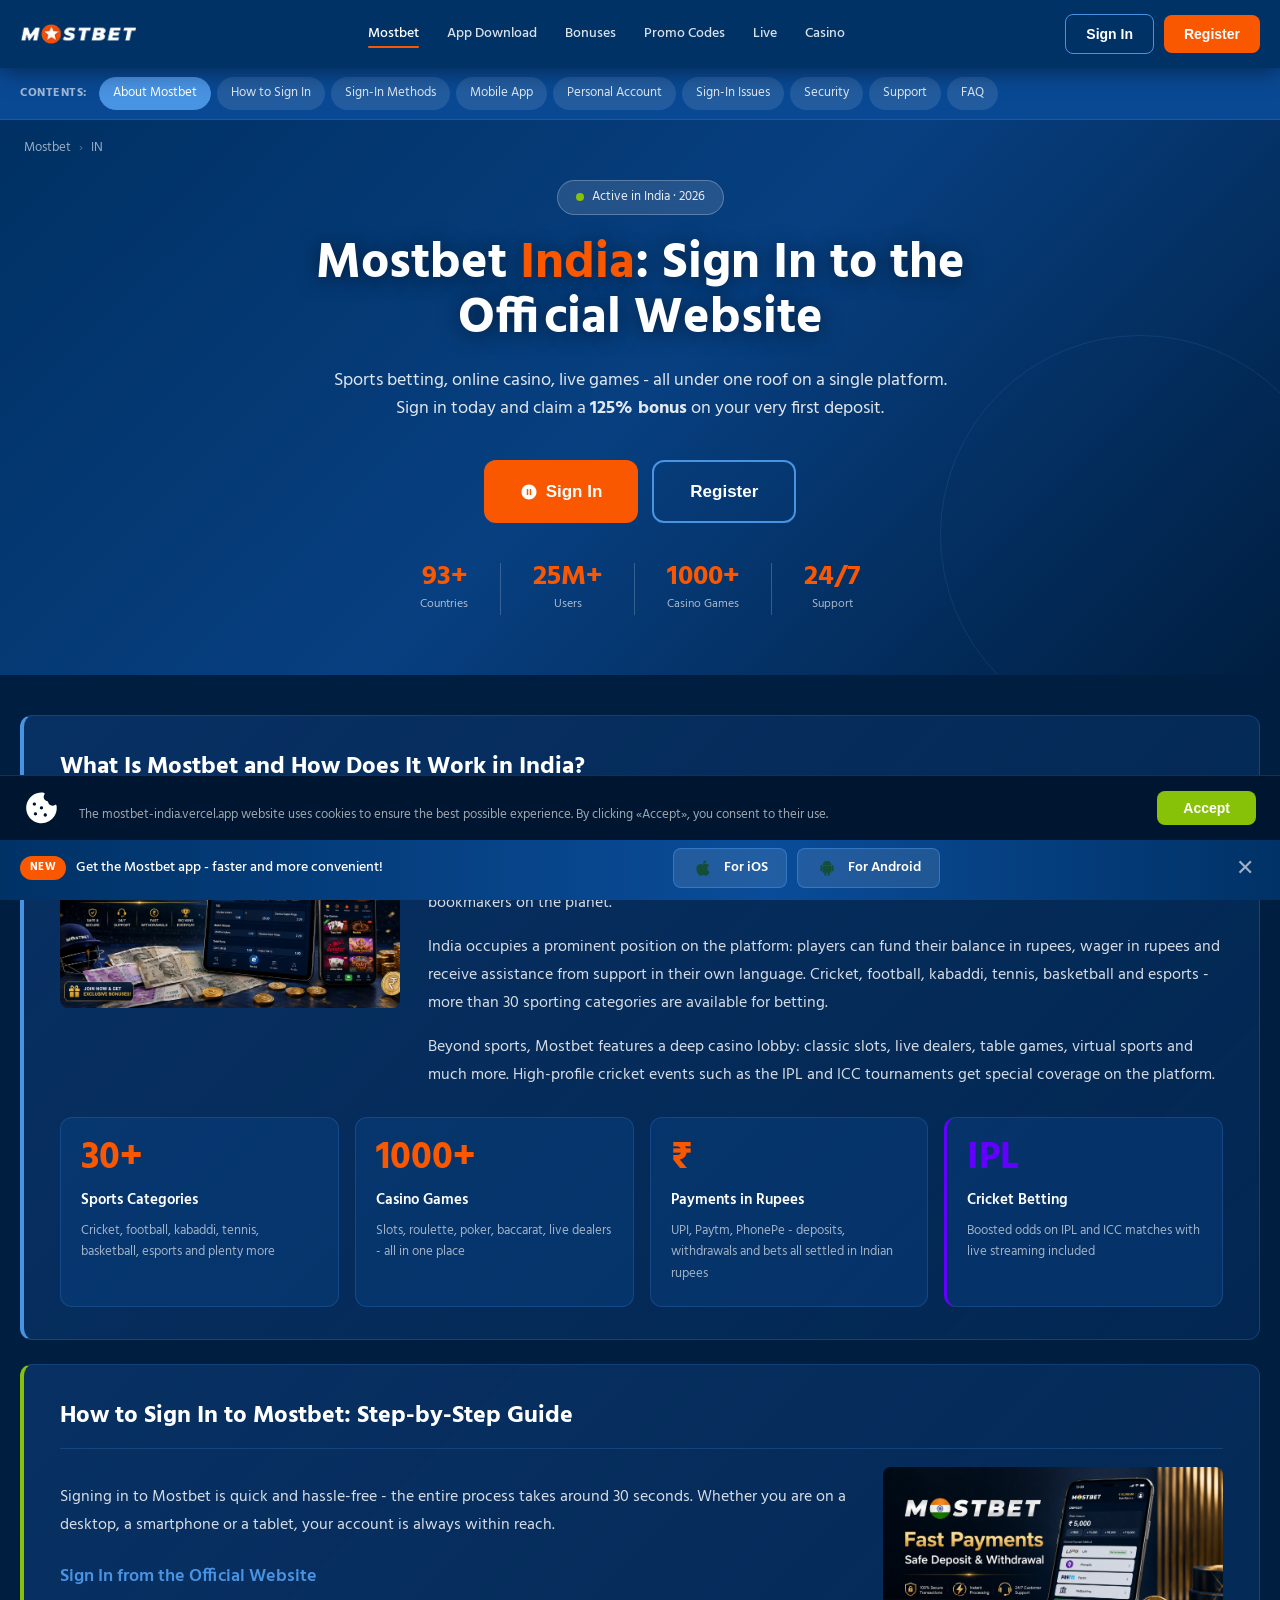
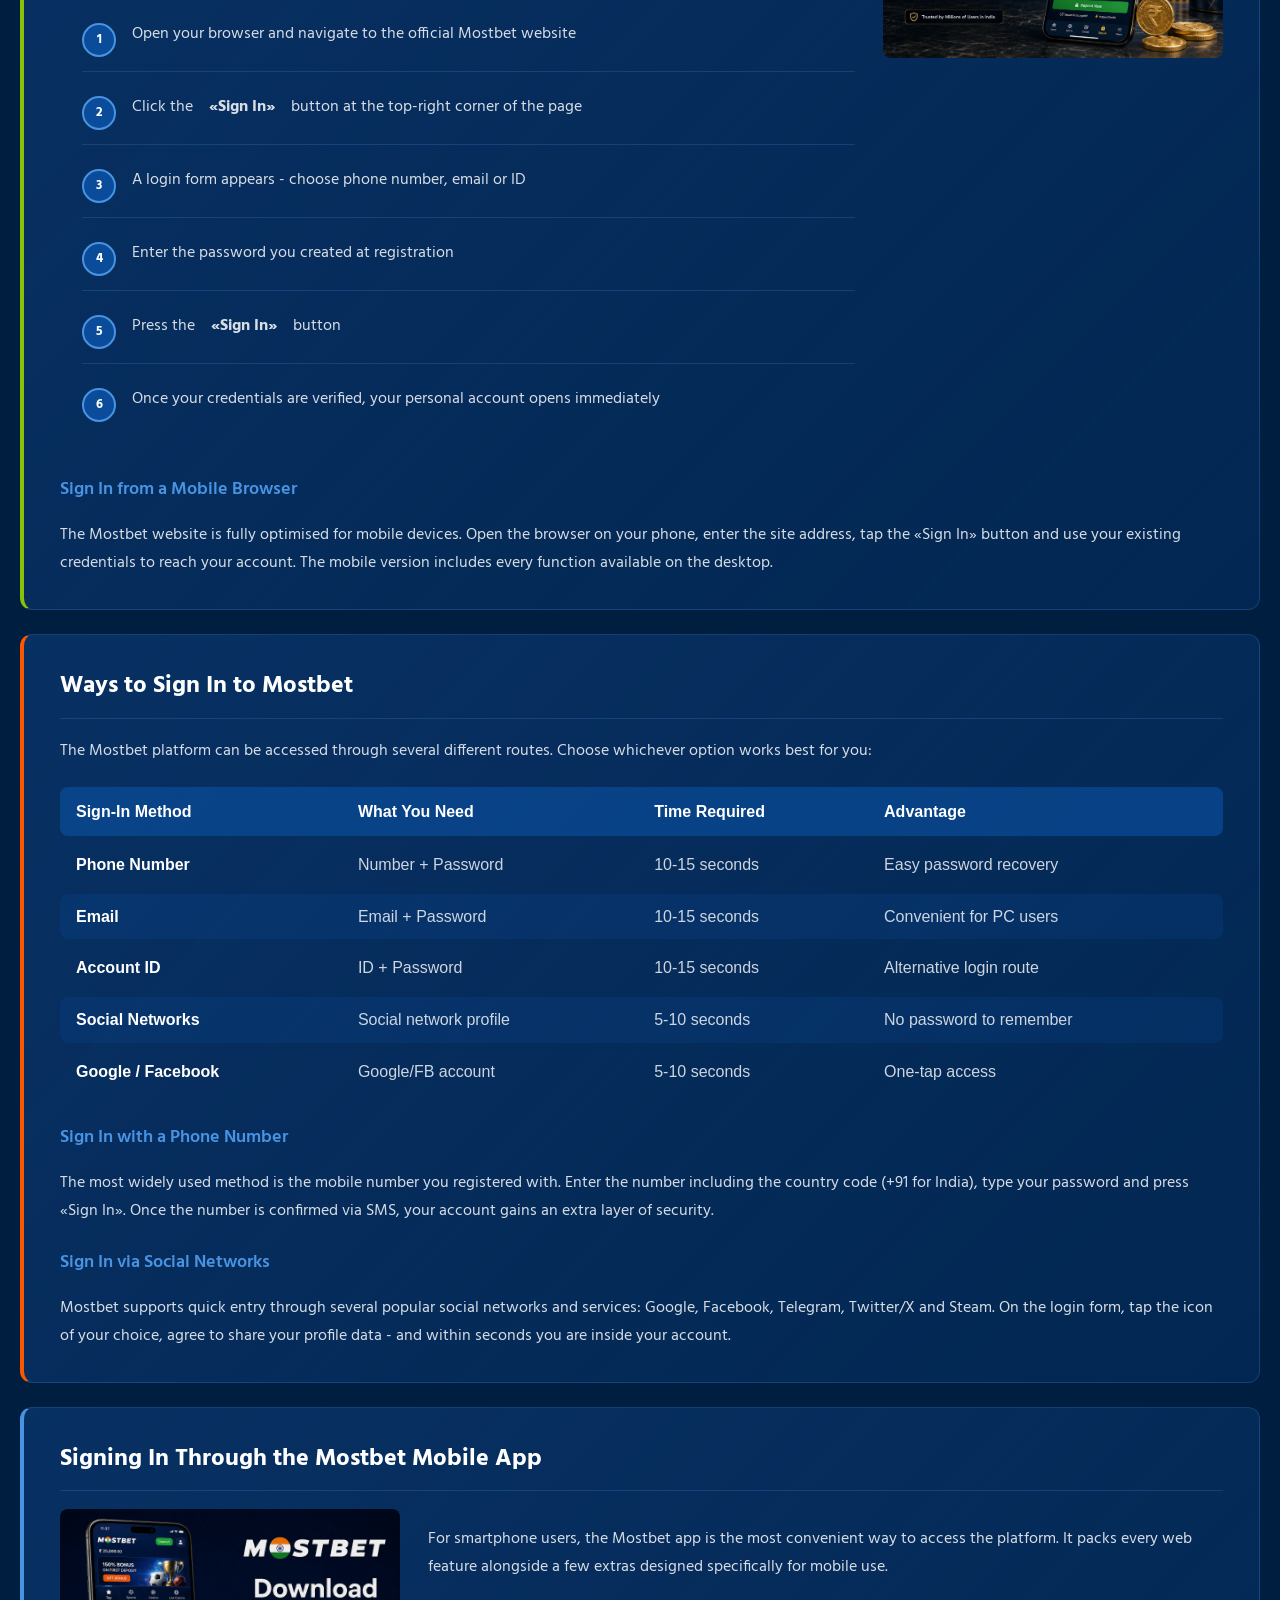
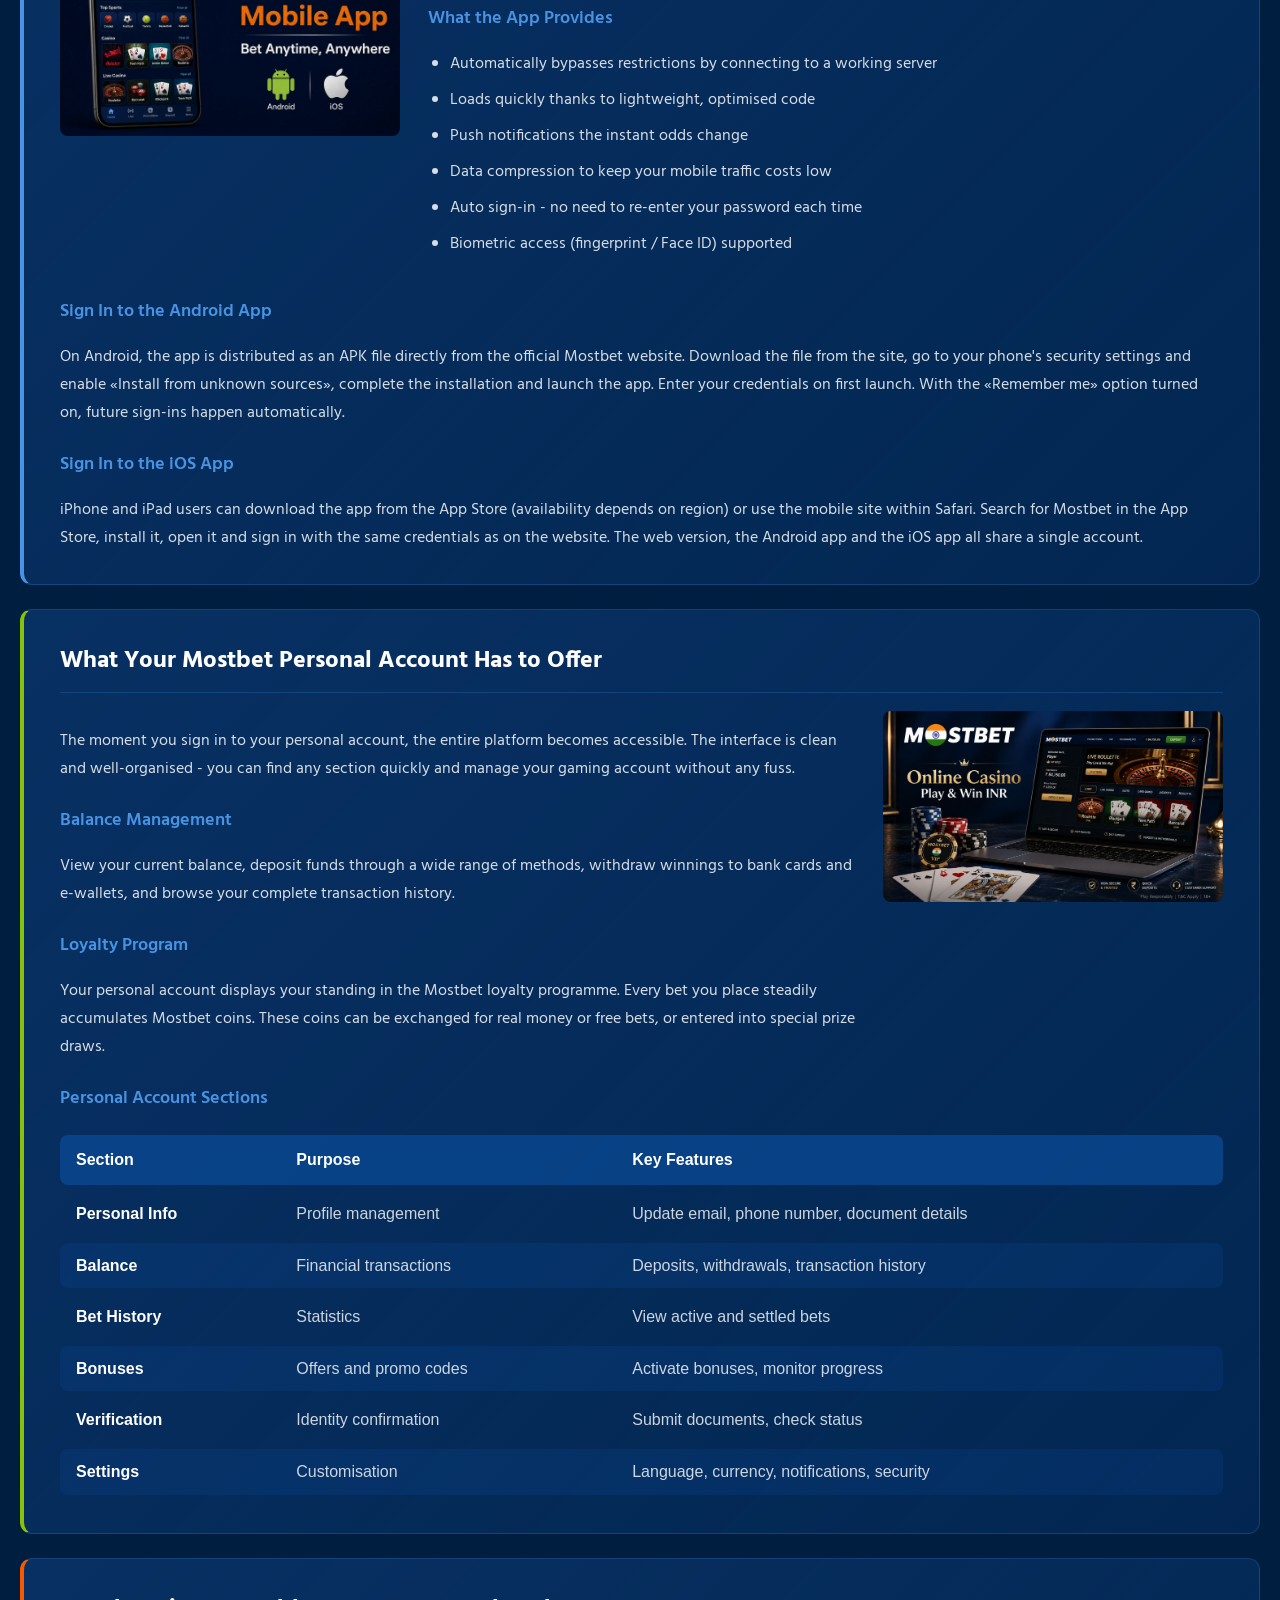
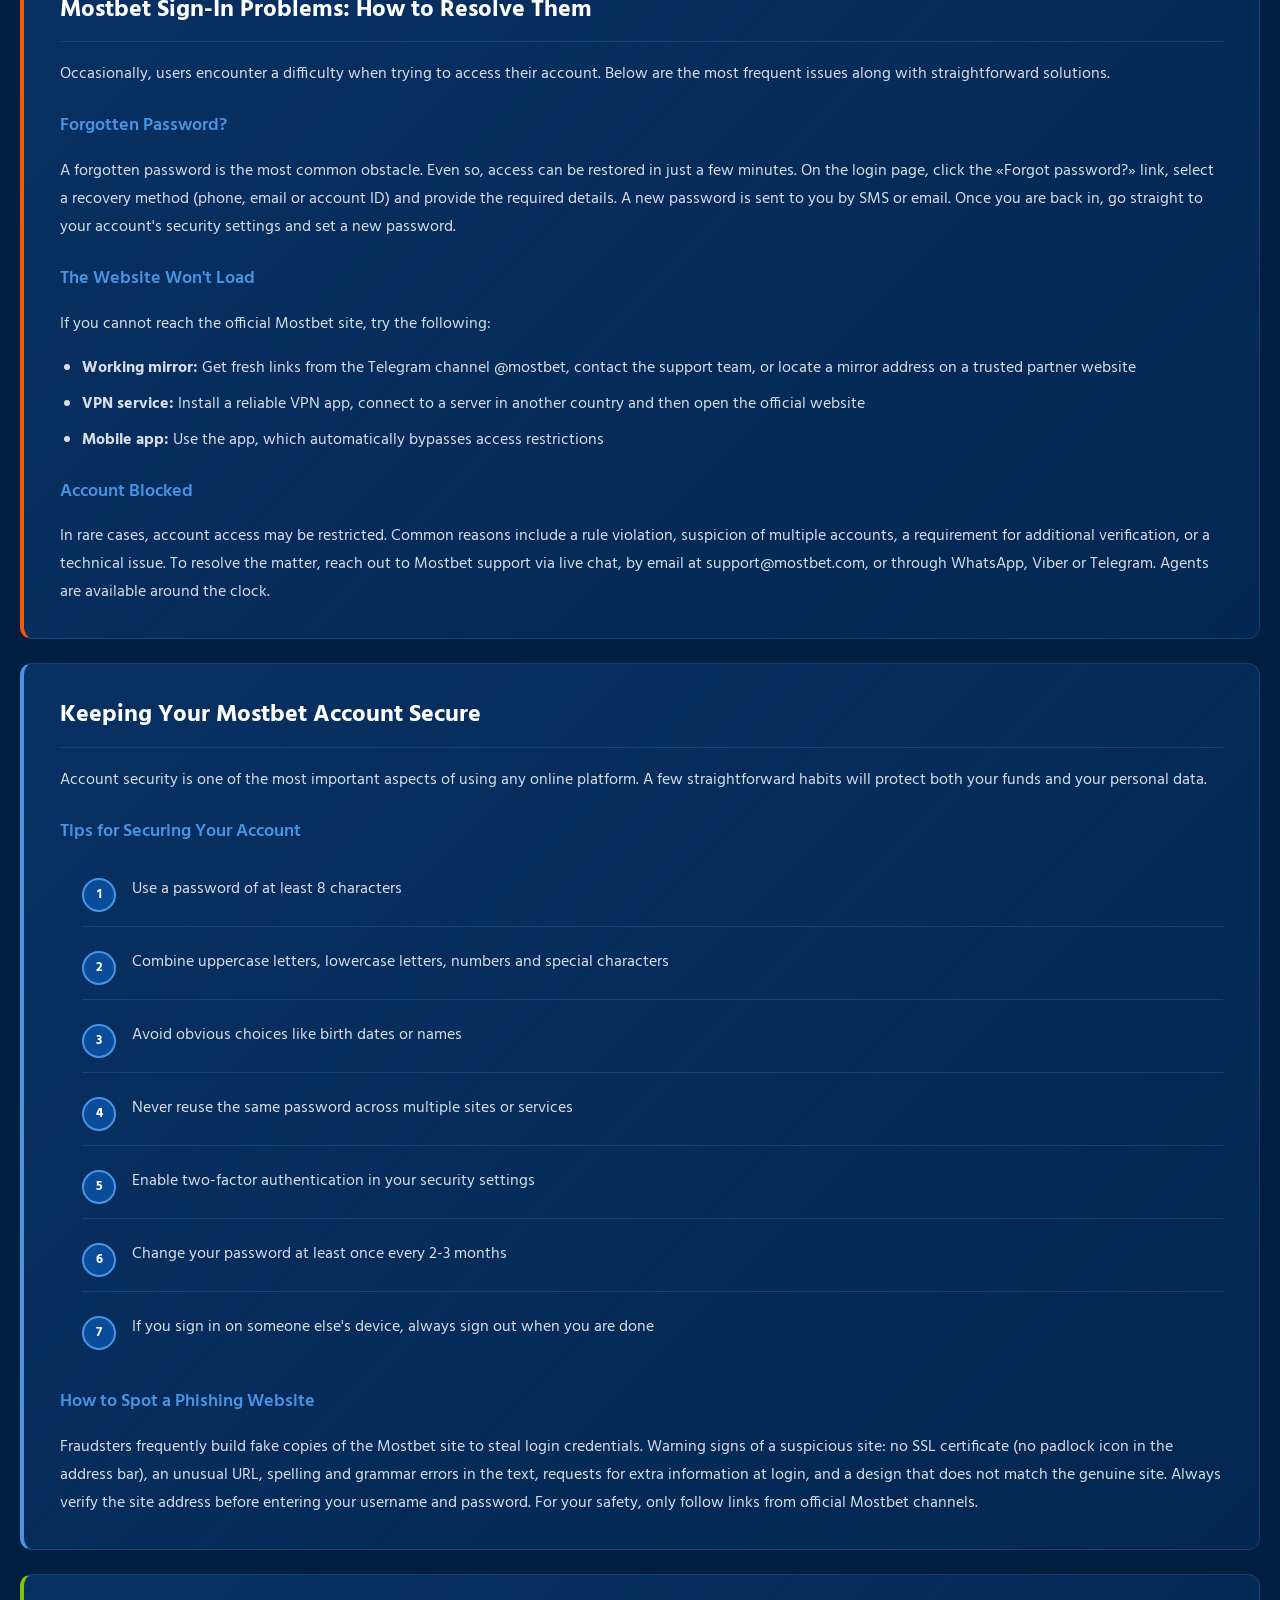
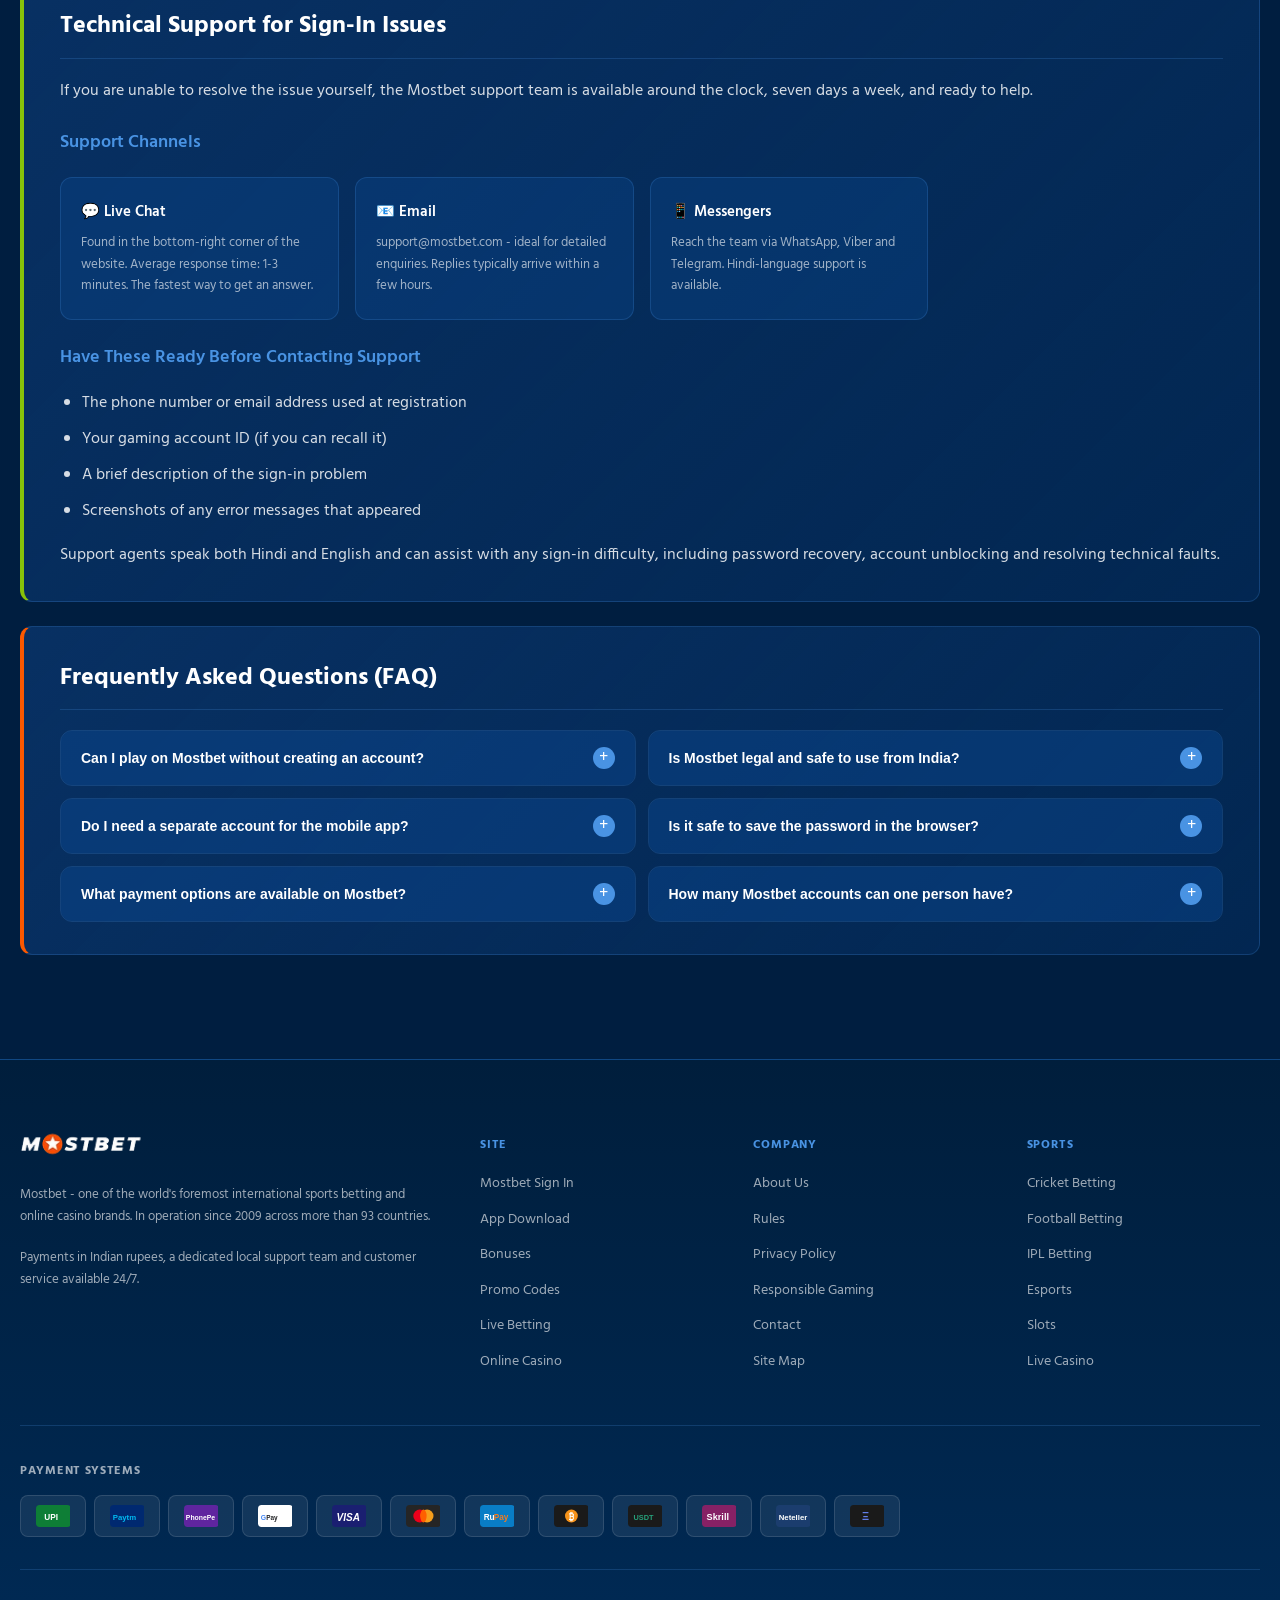
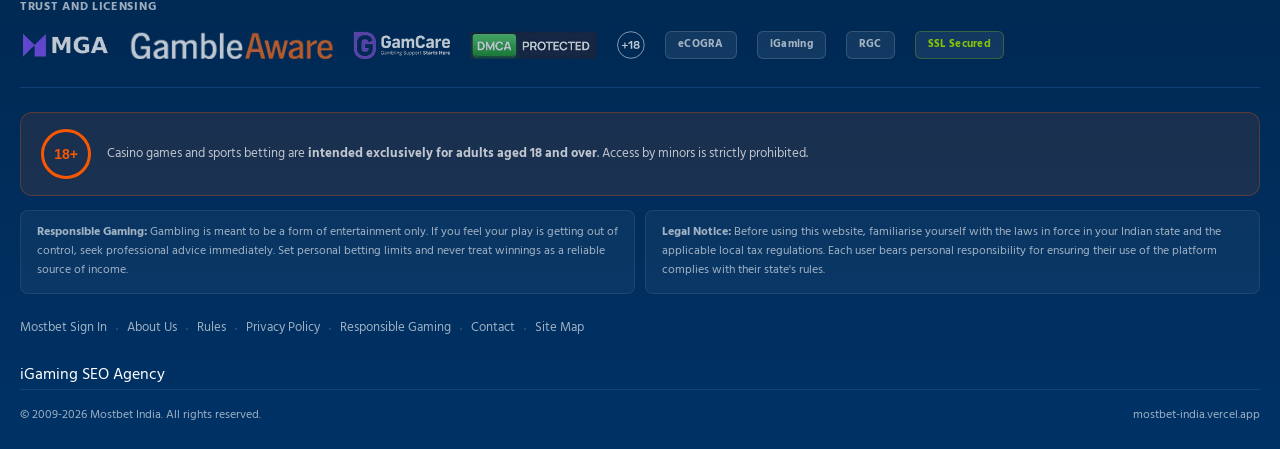
==== commit 2278a2be: "Update index.html" ====
--- a/index.html
+++ b/index.html
@@ -1,6 +1,7 @@
 <!DOCTYPE html>
 <html lang="en" class="">
 <head>
+  <meta name="google-site-verification" content="LVXzUOJV19NSovVi8o4BA1Nz3BlS4ph5ZdlXwJnpzoI" />
   <meta http-equiv="Content-Type" content="text/html; charset=UTF-8">
   <meta http-equiv="x-ua-compatible" content="ie=edge">
   <meta name="HandheldFriendly" content="true">
@@ -761,6 +762,10 @@
       <a href="https://mostbet-india.vercel.app/sitemap.xml">Site Map</a>
     </div>
 
+    <div class="footer-partner">
+      <a href="https://igaming-seo-agency.com/" target="_blank" rel="noopener">iGaming SEO Agency</a>
+    </div>
+
     <div class="footer-copyright">
       <span>© 2009-2026 Mostbet India. All rights reserved.</span>
       <span>mostbet-india.vercel.app</span>
@@ -910,4 +915,4 @@
 </script>
 
 </body>
-</html>+</html>
